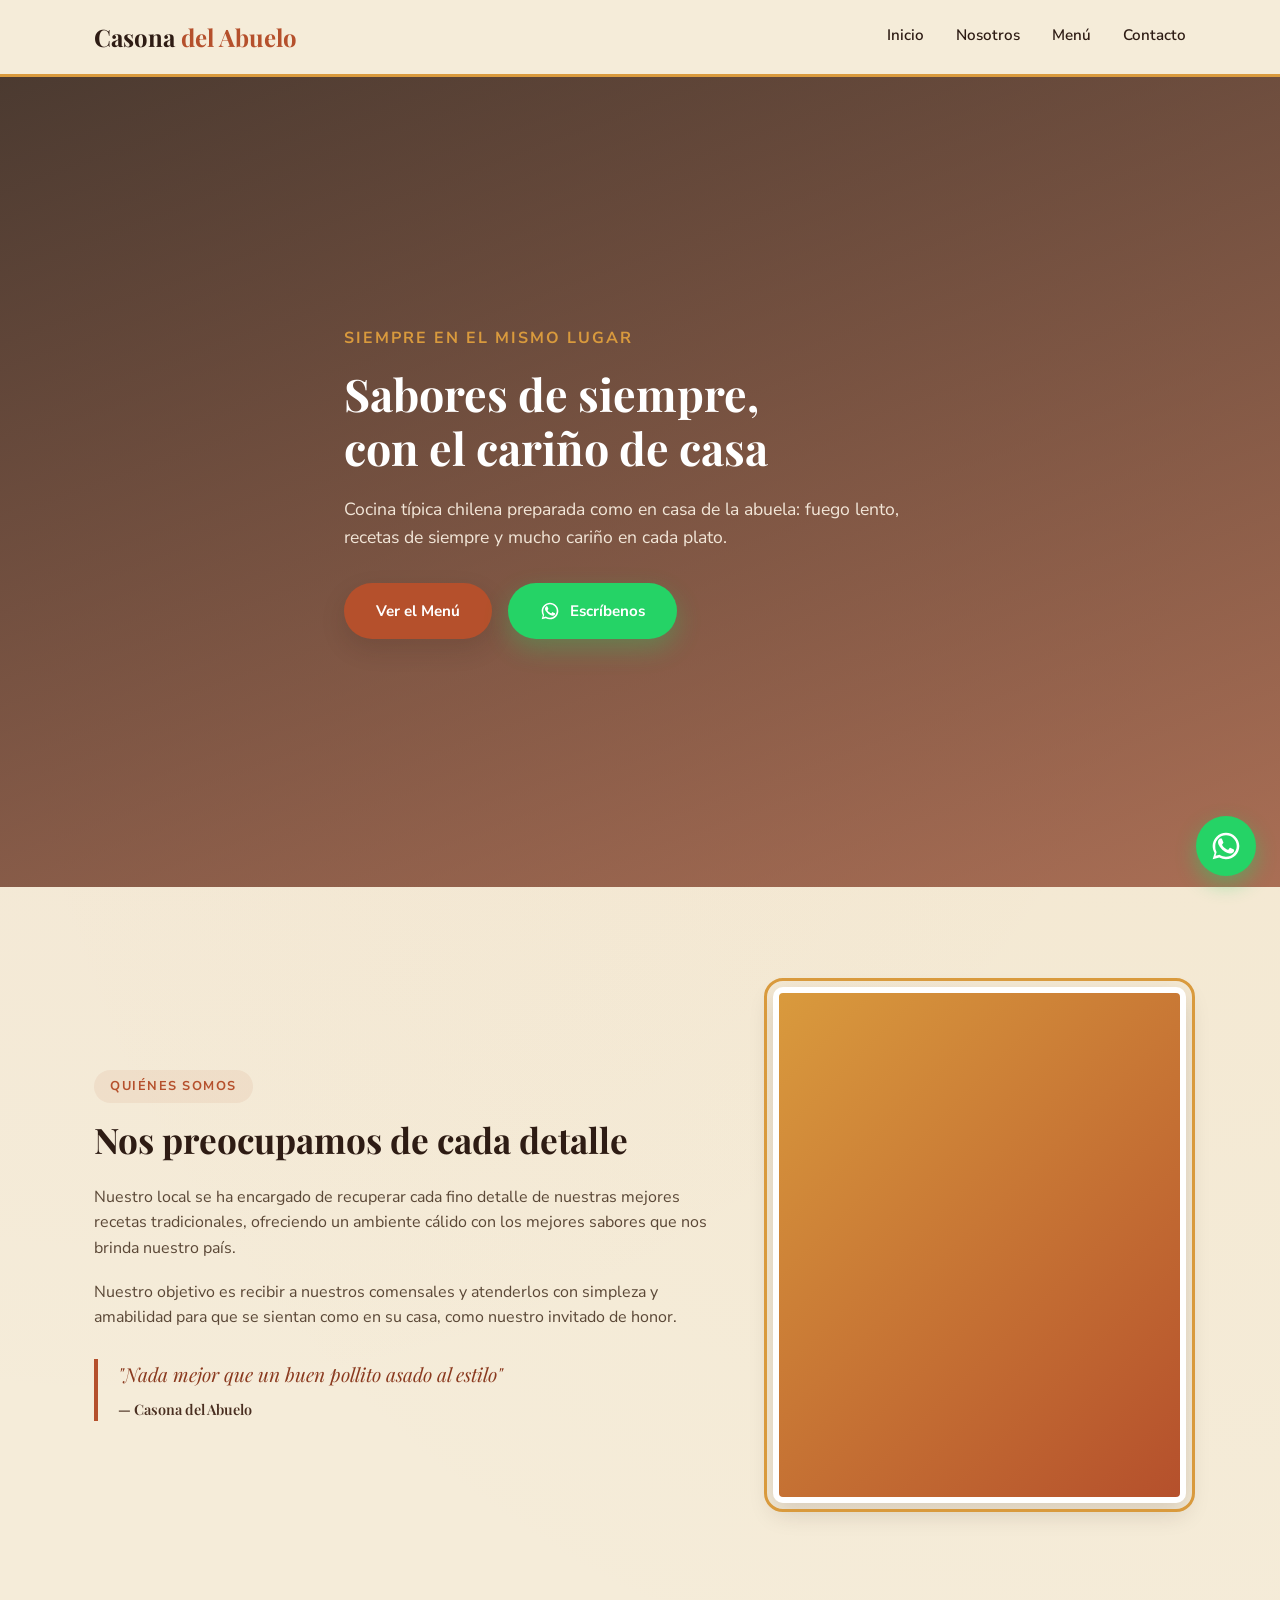
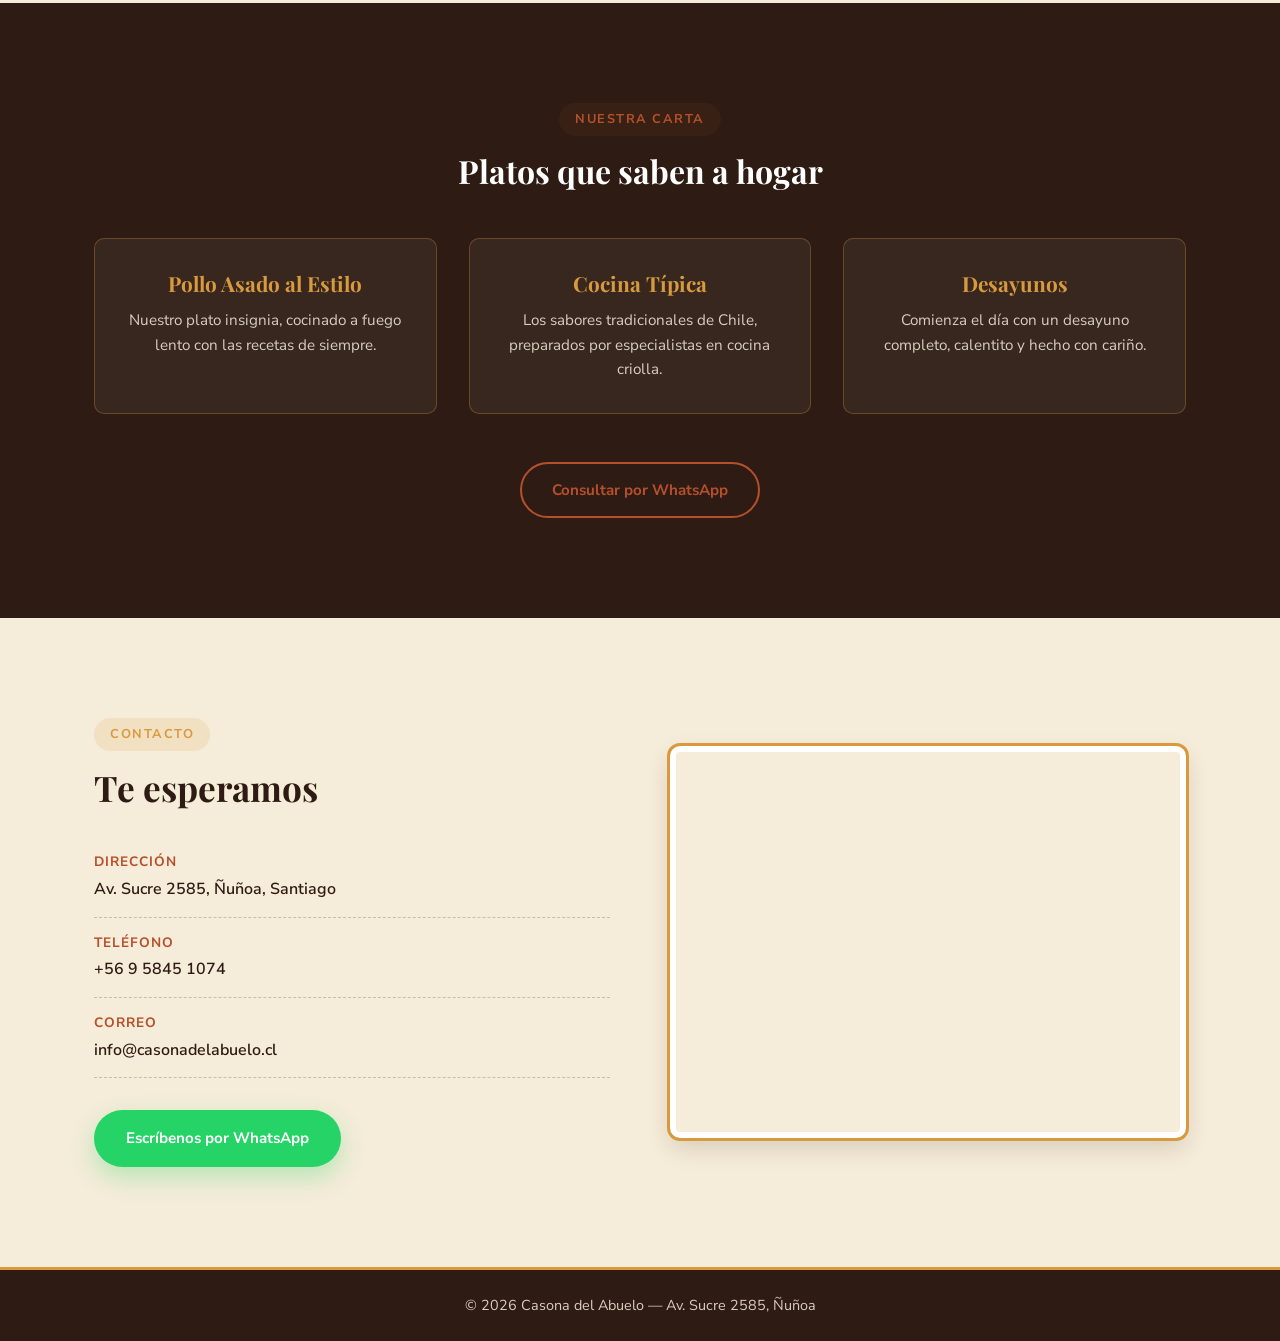
==== index.html @ 90a9a5ad "Add files via upload" ====
<!DOCTYPE html>
<html lang="es">
<head>
<meta charset="UTF-8">
<meta name="viewport" content="width=device-width, initial-scale=1.0">
<title>Casona del Abuelo | Cocina Típica Chilena en Ñuñoa</title>
<link rel="preconnect" href="https://fonts.googleapis.com">
<link href="https://fonts.googleapis.com/css2?family=Playfair+Display:wght@600;700;800&family=Nunito+Sans:wght@400;600;700&display=swap" rel="stylesheet">
<link rel="stylesheet" href="style.css">
</head>
<body>

  <!-- HEADER -->
  <header class="header">
    <div class="container header__inner">
      <a href="#inicio" class="logo">Casona <span>del Abuelo</span></a>
      <nav class="nav">
        <a href="#inicio">Inicio</a>
        <a href="#nosotros">Nosotros</a>
        <a href="#menu">Menú</a>
        <a href="#contacto">Contacto</a>
      </nav>
    </div>
  </header>

  <!-- HERO -->
  <section id="inicio" class="hero">
    <div class="hero__overlay"></div>
    <div class="container hero__content">
      <p class="hero__eyebrow">Siempre en el mismo lugar</p>
      <h1>Sabores de siempre,<br> con el cariño de casa</h1>
      <p class="hero__text">Cocina típica chilena preparada como en casa de la abuela: fuego lento, recetas de siempre y mucho cariño en cada plato.</p>
      <div class="hero__buttons">
        <a href="#menu" class="btn btn--primary">Ver el Menú</a>
        <a href="https://wa.me/56958451074" target="_blank" rel="noopener" class="btn btn--whatsapp">
          <svg viewBox="0 0 24 24" class="icon-wsp" aria-hidden="true">
            <path d="M17.472 14.382c-.297-.149-1.758-.867-2.03-.967-.273-.099-.471-.148-.67.15-.197.297-.767.966-.94 1.164-.173.199-.347.223-.644.075-.297-.15-1.255-.463-2.39-1.475-.883-.788-1.48-1.761-1.653-2.059-.173-.297-.018-.458.13-.606.134-.133.298-.347.446-.52.149-.174.198-.298.298-.497.099-.198.05-.371-.025-.52-.075-.149-.669-1.612-.916-2.207-.242-.579-.487-.5-.669-.51-.173-.008-.371-.01-.57-.01-.198 0-.52.074-.792.372-.272.297-1.04 1.016-1.04 2.479 0 1.462 1.065 2.875 1.213 3.074.149.198 2.096 3.2 5.077 4.487.709.306 1.262.489 1.694.625.712.227 1.36.195 1.872.118.571-.085 1.758-.719 2.006-1.413.248-.694.248-1.289.173-1.413-.074-.124-.272-.198-.57-.347z"/>
            <path d="M12.001 2C6.478 2 2 6.477 2 12c0 1.85.5 3.63 1.45 5.2L2 22l4.947-1.301A9.96 9.96 0 0 0 12 22c5.523 0 10-4.477 10-10S17.523 2 12 2zm0 18.045c-1.61 0-3.19-.44-4.564-1.27l-.328-.194-2.934.771.784-2.86-.213-.34A8.03 8.03 0 0 1 3.955 12c0-4.436 3.609-8.045 8.046-8.045 4.436 0 8.045 3.609 8.045 8.045 0 4.437-3.609 8.045-8.045 8.045z"/>
          </svg>
          Escríbenos
        </a>
      </div>
    </div>
  </section>

  <!-- NOSOTROS -->
  <section id="nosotros" class="about">
    <div class="container about__grid">
      <div class="about__text">
        <span class="tag">Quiénes somos</span>
        <h2>Nos preocupamos de cada detalle</h2>
        <p>Nuestro local se ha encargado de recuperar cada fino detalle de nuestras mejores recetas tradicionales, ofreciendo un ambiente cálido con los mejores sabores que nos brinda nuestro país.</p>
        <p>Nuestro objetivo es recibir a nuestros comensales y atenderlos con simpleza y amabilidad para que se sientan como en su casa, como nuestro invitado de honor.</p>
        <blockquote>"Nada mejor que un buen pollito asado al estilo" <span>— Casona del Abuelo</span></blockquote>
      </div>
      <div class="about__decor" aria-hidden="true">
        <div class="about__frame"></div>
      </div>
    </div>
  </section>

  <!-- MENU DESTACADO -->
  <section id="menu" class="menu">
    <div class="container">
      <span class="tag tag--center">Nuestra carta</span>
      <h2 class="section-title">Platos que saben a hogar</h2>
      <div class="menu__grid">
        <div class="menu__card">
          <h3>Pollo Asado al Estilo</h3>
          <p>Nuestro plato insignia, cocinado a fuego lento con las recetas de siempre.</p>
        </div>
        <div class="menu__card">
          <h3>Cocina Típica</h3>
          <p>Los sabores tradicionales de Chile, preparados por especialistas en cocina criolla.</p>
        </div>
        <div class="menu__card">
          <h3>Desayunos</h3>
          <p>Comienza el día con un desayuno completo, calentito y hecho con cariño.</p>
        </div>
      </div>
      <div class="menu__cta">
        <a href="https://wa.me/56958451074" target="_blank" rel="noopener" class="btn btn--outline">Consultar por WhatsApp</a>
      </div>
    </div>
  </section>

  <!-- CONTACTO -->
  <section id="contacto" class="contact">
    <div class="container contact__grid">
      <div class="contact__info">
        <span class="tag tag--light">Contacto</span>
        <h2>Te esperamos</h2>
        <ul class="contact__list">
          <li>
            <strong>Dirección</strong>
            <span>Av. Sucre 2585, Ñuñoa, Santiago</span>
          </li>
          <li>
            <strong>Teléfono</strong>
            <span>+56 9 5845 1074</span>
          </li>
          <li>
            <strong>Correo</strong>
            <span>info@casonadelabuelo.cl</span>
          </li>
        </ul>
        <a href="https://wa.me/56958451074" target="_blank" rel="noopener" class="btn btn--whatsapp">Escríbenos por WhatsApp</a>
      </div>
      <div class="contact__map">
        <iframe
          title="Ubicación Casona del Abuelo"
          src="https://www.google.com/maps?q=Av.+Sucre+2585,+%C3%91u%C3%B1oa,+Santiago&output=embed"
          loading="lazy"
          referrerpolicy="no-referrer-when-downgrade">
        </iframe>
      </div>
    </div>
  </section>

  <!-- FOOTER -->
  <footer class="footer">
    <div class="container footer__inner">
      <p>&copy; 2026 Casona del Abuelo — Av. Sucre 2585, Ñuñoa</p>
    </div>
  </footer>

  <!-- BOTÓN FLOTANTE WHATSAPP -->
  <a href="https://wa.me/56958451074" target="_blank" rel="noopener" class="wsp-float" aria-label="Escríbenos por WhatsApp">
    <svg viewBox="0 0 24 24" aria-hidden="true">
      <path d="M17.472 14.382c-.297-.149-1.758-.867-2.03-.967-.273-.099-.471-.148-.67.15-.197.297-.767.966-.94 1.164-.173.199-.347.223-.644.075-.297-.15-1.255-.463-2.39-1.475-.883-.788-1.48-1.761-1.653-2.059-.173-.297-.018-.458.13-.606.134-.133.298-.347.446-.52.149-.174.198-.298.298-.497.099-.198.05-.371-.025-.52-.075-.149-.669-1.612-.916-2.207-.242-.579-.487-.5-.669-.51-.173-.008-.371-.01-.57-.01-.198 0-.52.074-.792.372-.272.297-1.04 1.016-1.04 2.479 0 1.462 1.065 2.875 1.213 3.074.149.198 2.096 3.2 5.077 4.487.709.306 1.262.489 1.694.625.712.227 1.36.195 1.872.118.571-.085 1.758-.719 2.006-1.413.248-.694.248-1.289.173-1.413-.074-.124-.272-.198-.57-.347z"/>
      <path d="M12.001 2C6.478 2 2 6.477 2 12c0 1.85.5 3.63 1.45 5.2L2 22l4.947-1.301A9.96 9.96 0 0 0 12 22c5.523 0 10-4.477 10-10S17.523 2 12 2zm0 18.045c-1.61 0-3.19-.44-4.564-1.27l-.328-.194-2.934.771.784-2.86-.213-.34A8.03 8.03 0 0 1 3.955 12c0-4.436 3.609-8.045 8.046-8.045 4.436 0 8.045 3.609 8.045 8.045 0 4.437-3.609 8.045-8.045 8.045z"/>
    </svg>
  </a>

</body>
</html>
---- style.css ----
/* =========================================
   CASONA DEL ABUELO — ESTILO RÚSTICO/FOLCLÓRICO
   ========================================= */

:root {
  --color-terracota: #b5502c;
  --color-terracota-oscuro: #8a3a1f;
  --color-ocre: #d99a3d;
  --color-crema: #f5ecd9;
  --color-marron: #4a2f21;
  --color-marron-oscuro: #2e1c14;
  --color-verde: #6b7a3a;
  --color-whatsapp: #25d366;
  --color-whatsapp-oscuro: #1ebe57;

  --font-titulo: 'Playfair Display', serif;
  --font-texto: 'Nunito Sans', sans-serif;

  --radius: 10px;
  --shadow: 0 10px 25px rgba(46, 28, 20, 0.15);
}

* {
  margin: 0;
  padding: 0;
  box-sizing: border-box;
}

html {
  scroll-behavior: smooth;
}

body {
  font-family: var(--font-texto);
  color: var(--color-marron-oscuro);
  background-color: var(--color-crema);
  line-height: 1.6;
  background-image:
    radial-gradient(circle at 10% 10%, rgba(181, 80, 44, 0.04) 0%, transparent 40%),
    radial-gradient(circle at 90% 20%, rgba(217, 154, 61, 0.05) 0%, transparent 45%);
}

.container {
  max-width: 1140px;
  margin: 0 auto;
  padding: 0 24px;
}

h1, h2, h3 {
  font-family: var(--font-titulo);
  color: var(--color-marron-oscuro);
  line-height: 1.2;
}

a {
  text-decoration: none;
  color: inherit;
}

ul {
  list-style: none;
}

img {
  max-width: 100%;
  display: block;
}

/* =========================================
   TAGS / ETIQUETAS
   ========================================= */

.tag {
  display: inline-block;
  font-size: 0.8rem;
  font-weight: 700;
  text-transform: uppercase;
  letter-spacing: 1.5px;
  color: var(--color-terracota);
  background: rgba(181, 80, 44, 0.08);
  padding: 6px 16px;
  border-radius: 30px;
  margin-bottom: 16px;
}

.tag--center {
  display: block;
  width: fit-content;
  margin-left: auto;
  margin-right: auto;
}

.tag--light {
  color: var(--color-ocre);
  background: rgba(217, 154, 61, 0.15);
}

.section-title {
  text-align: center;
  margin-bottom: 48px;
  font-size: 2rem;
}

/* =========================================
   BOTONES
   ========================================= */

.btn {
  display: inline-flex;
  align-items: center;
  justify-content: center;
  gap: 10px;
  padding: 14px 30px;
  border-radius: 50px;
  font-weight: 700;
  font-size: 0.95rem;
  transition: transform 0.2s ease, box-shadow 0.2s ease, background-color 0.2s ease;
  cursor: pointer;
  border: 2px solid transparent;
}

.btn:hover {
  transform: translateY(-3px);
}

.btn--primary {
  background: var(--color-terracota);
  color: #fff;
  box-shadow: var(--shadow);
}

.btn--primary:hover {
  background: var(--color-terracota-oscuro);
}

.btn--outline {
  background: transparent;
  color: var(--color-terracota);
  border-color: var(--color-terracota);
}

.btn--outline:hover {
  background: var(--color-terracota);
  color: #fff;
}

.btn--whatsapp {
  background: var(--color-whatsapp);
  color: #fff;
  box-shadow: 0 10px 25px rgba(37, 211, 102, 0.3);
}

.btn--whatsapp:hover {
  background: var(--color-whatsapp-oscuro);
}

.icon-wsp {
  width: 20px;
  height: 20px;
  fill: currentColor;
}

/* =========================================
   HEADER
   ========================================= */

.header {
  position: sticky;
  top: 0;
  z-index: 100;
  background: var(--color-crema);
  border-bottom: 3px solid var(--color-ocre);
}

.header__inner {
  display: flex;
  align-items: center;
  justify-content: space-between;
  padding: 18px 24px;
}

.logo {
  font-family: var(--font-titulo);
  font-size: 1.5rem;
  font-weight: 700;
  color: var(--color-marron-oscuro);
}

.logo span {
  color: var(--color-terracota);
}

.nav {
  display: flex;
  gap: 32px;
}

.nav a {
  font-weight: 600;
  font-size: 0.95rem;
  position: relative;
  padding-bottom: 4px;
}

.nav a::after {
  content: "";
  position: absolute;
  bottom: 0;
  left: 0;
  width: 0;
  height: 2px;
  background: var(--color-terracota);
  transition: width 0.25s ease;
}

.nav a:hover::after {
  width: 100%;
}

/* =========================================
   HERO
   ========================================= */

.hero {
  position: relative;
  min-height: 90vh;
  display: flex;
  align-items: center;
  background:
    linear-gradient(160deg, rgba(46, 28, 20, 0.85), rgba(138, 58, 31, 0.7)),
    url('https://www.casonadelabuelo.cl/wp-content/uploads/2021/05/Porotos2.webp');
  background-size: cover;
  background-position: center;
  color: #fff;
}

.hero__content {
  position: relative;
  z-index: 2;
  max-width: 640px;
  padding-top: 60px;
  padding-bottom: 60px;
}

.hero__eyebrow {
  text-transform: uppercase;
  letter-spacing: 2px;
  color: var(--color-ocre);
  font-weight: 700;
  margin-bottom: 16px;
}

.hero h1 {
  color: #fff;
  font-size: 2.8rem;
  margin-bottom: 20px;
}

.hero__text {
  font-size: 1.1rem;
  margin-bottom: 32px;
  color: #f2e6d8;
}

.hero__buttons {
  display: flex;
  flex-wrap: wrap;
  gap: 16px;
}

/* =========================================
   NOSOTROS / ABOUT
   ========================================= */

.about {
  padding: 100px 0;
}

.about__grid {
  display: grid;
  grid-template-columns: 1.2fr 0.8fr;
  gap: 60px;
  align-items: center;
}

.about__text h2 {
  font-size: 2.2rem;
  margin-bottom: 24px;
}

.about__text p {
  margin-bottom: 18px;
  color: #5a4736;
}

blockquote {
  border-left: 4px solid var(--color-terracota);
  padding-left: 20px;
  margin-top: 28px;
  font-family: var(--font-titulo);
  font-style: italic;
  font-size: 1.2rem;
  color: var(--color-terracota-oscuro);
}

blockquote span {
  display: block;
  margin-top: 8px;
  font-size: 0.9rem;
  font-style: normal;
  font-weight: 600;
  color: var(--color-marron);
}

.about__decor {
  display: flex;
  align-items: center;
  justify-content: center;
}

.about__frame {
  width: 100%;
  aspect-ratio: 4 / 5;
  border-radius: var(--radius);
  background:
    linear-gradient(135deg, var(--color-ocre), var(--color-terracota)),
    url('https://www.casonadelabuelo.cl/wp-content/uploads/2021/05/fd844c_3efd392097c440e2b67ba1bb3c0d3b41_mv2.webp');
  background-size: cover;
  background-blend-mode: multiply;
  box-shadow: var(--shadow);
  border: 6px solid #fff;
  outline: 3px solid var(--color-ocre);
  outline-offset: 6px;
}

/* =========================================
   MENÚ
   ========================================= */

.menu {
  padding: 100px 0;
  background: var(--color-marron-oscuro);
  color: #fff;
}

.menu .section-title {
  color: #fff;
}

.menu__grid {
  display: grid;
  grid-template-columns: repeat(3, 1fr);
  gap: 32px;
}

.menu__card {
  background: rgba(255, 255, 255, 0.05);
  border: 1px solid rgba(217, 154, 61, 0.3);
  border-radius: var(--radius);
  padding: 32px;
  text-align: center;
  transition: transform 0.25s ease, border-color 0.25s ease;
}

.menu__card:hover {
  transform: translateY(-6px);
  border-color: var(--color-ocre);
}

.menu__card h3 {
  color: var(--color-ocre);
  margin-bottom: 12px;
  font-size: 1.3rem;
}

.menu__card p {
  color: #d9cdbd;
  font-size: 0.95rem;
}

.menu__cta {
  text-align: center;
  margin-top: 48px;
}

/* =========================================
   CONTACTO
   ========================================= */

.contact {
  padding: 100px 0;
}

.contact__grid {
  display: grid;
  grid-template-columns: 1fr 1fr;
  gap: 60px;
  align-items: center;
}

.contact__info h2 {
  font-size: 2.2rem;
  margin-bottom: 28px;
}

.contact__list {
  margin-bottom: 32px;
}

.contact__list li {
  display: flex;
  flex-direction: column;
  gap: 4px;
  padding: 14px 0;
  border-bottom: 1px dashed rgba(74, 47, 33, 0.25);
}

.contact__list strong {
  color: var(--color-terracota);
  font-size: 0.85rem;
  text-transform: uppercase;
  letter-spacing: 1px;
}

.contact__list span {
  font-weight: 600;
  color: var(--color-marron-oscuro);
}

.contact__map {
  border-radius: var(--radius);
  overflow: hidden;
  box-shadow: var(--shadow);
  border: 6px solid #fff;
  outline: 3px solid var(--color-ocre);
}

.contact__map iframe {
  width: 100%;
  height: 380px;
  border: 0;
  display: block;
}

/* =========================================
   FOOTER
   ========================================= */

.footer {
  background: var(--color-marron-oscuro);
  color: #d9cdbd;
  padding: 24px 0;
  text-align: center;
  font-size: 0.9rem;
  border-top: 3px solid var(--color-ocre);
}

/* =========================================
   BOTÓN FLOTANTE DE WHATSAPP
   ========================================= */

.wsp-float {
  position: fixed;
  bottom: 24px;
  right: 24px;
  width: 60px;
  height: 60px;
  background: var(--color-whatsapp);
  border-radius: 50%;
  display: flex;
  align-items: center;
  justify-content: center;
  box-shadow: 0 8px 20px rgba(37, 211, 102, 0.45);
  z-index: 999;
  animation: pulse 2.5s infinite;
  transition: transform 0.2s ease;
}

.wsp-float:hover {
  transform: scale(1.08);
}

.wsp-float svg {
  width: 32px;
  height: 32px;
  fill: #fff;
}

@keyframes pulse {
  0% { box-shadow: 0 0 0 0 rgba(37, 211, 102, 0.55); }
  70% { box-shadow: 0 0 0 16px rgba(37, 211, 102, 0); }
  100% { box-shadow: 0 0 0 0 rgba(37, 211, 102, 0); }
}

/* =========================================
   RESPONSIVE
   ========================================= */

@media (max-width: 900px) {
  .about__grid,
  .contact__grid {
    grid-template-columns: 1fr;
  }

  .about__decor {
    order: -1;
  }

  .menu__grid {
    grid-template-columns: repeat(2, 1fr);
  }
}

@media (max-width: 700px) {
  .nav {
    display: none;
  }

  .hero h1 {
    font-size: 2.1rem;
  }

  .hero__text {
    font-size: 1rem;
  }

  .about,
  .menu,
  .contact {
    padding: 70px 0;
  }

  .menu__grid {
    grid-template-columns: 1fr;
  }

  .section-title,
  .about__text h2,
  .contact__info h2 {
    font-size: 1.7rem;
  }

  .wsp-float {
    width: 54px;
    height: 54px;
    bottom: 16px;
    right: 16px;
  }

  .wsp-float svg {
    width: 28px;
    height: 28px;
  }
}

@media (max-width: 480px) {
  .hero {
    min-height: 100vh;
  }

  .hero__buttons {
    flex-direction: column;
    align-items: stretch;
  }

  .btn {
    width: 100%;
    text-align: center;
  }

  .contact__map iframe {
    height: 280px;
  }
}
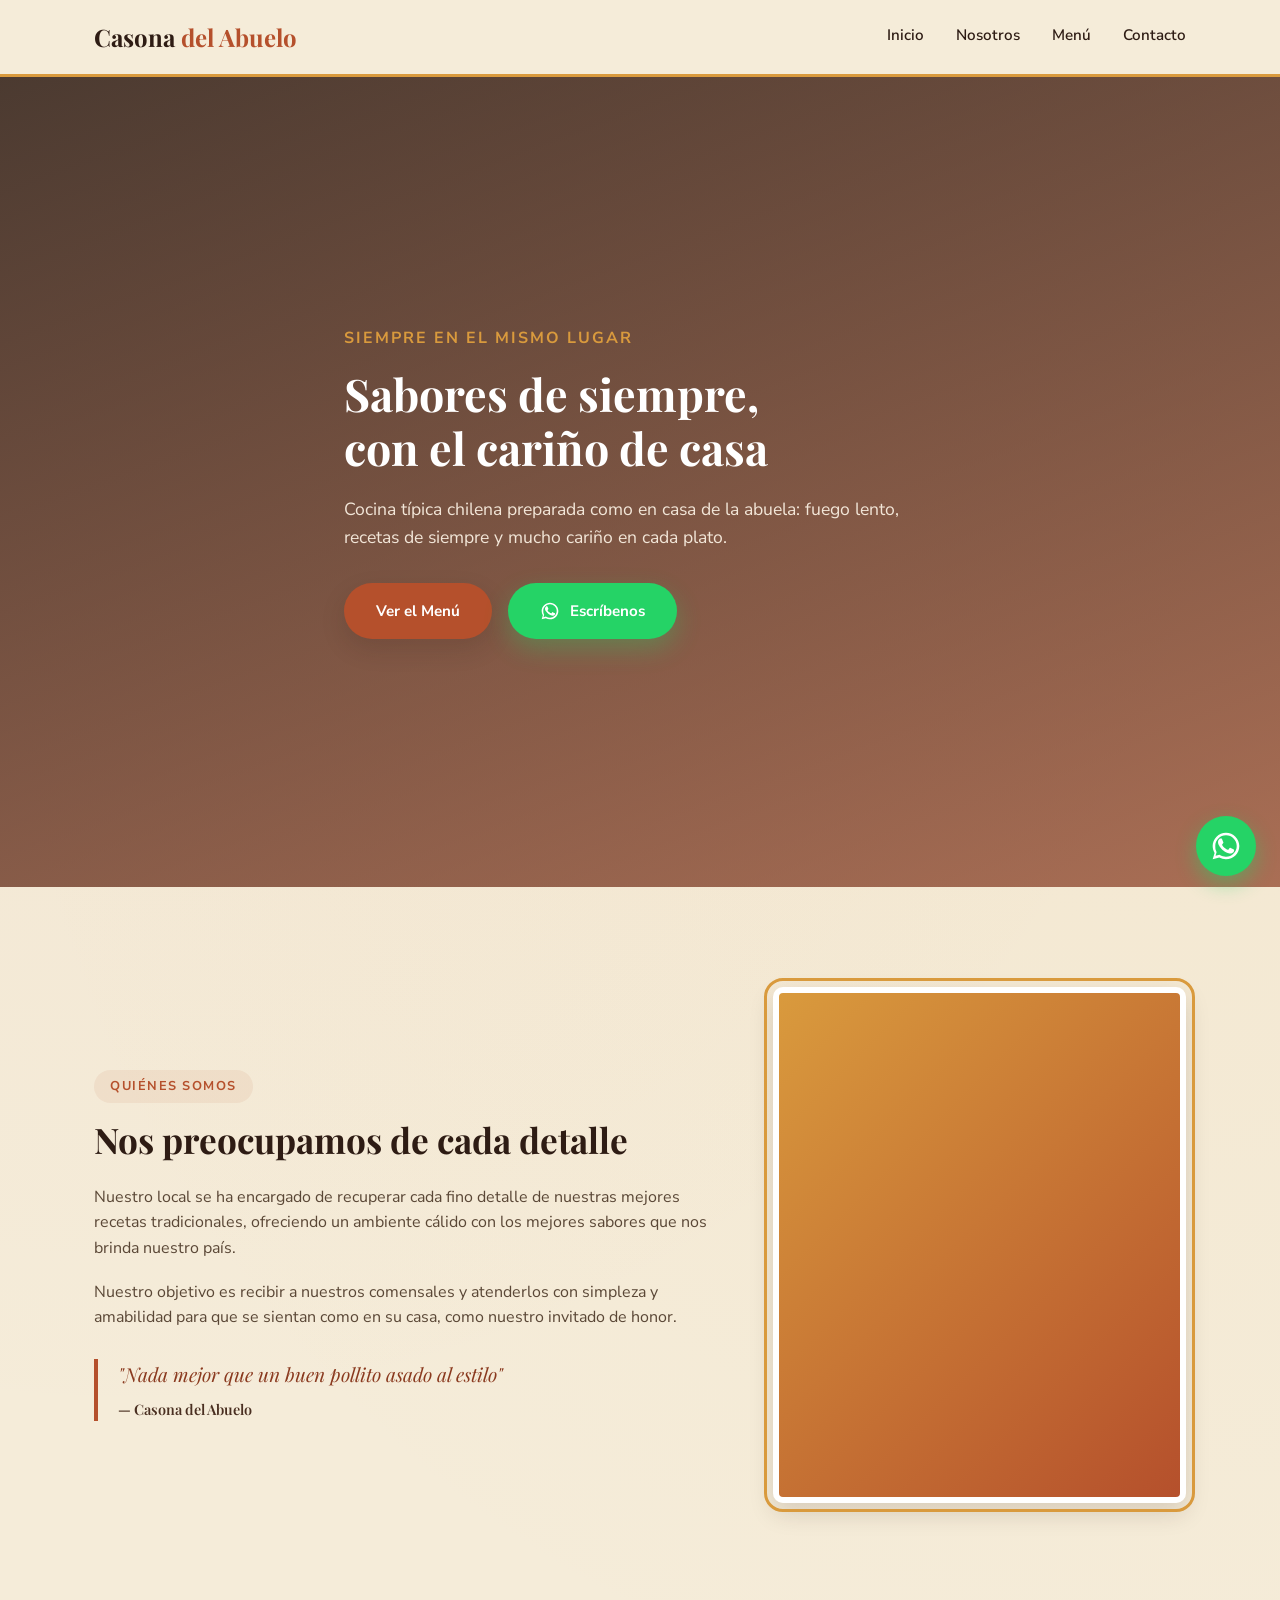
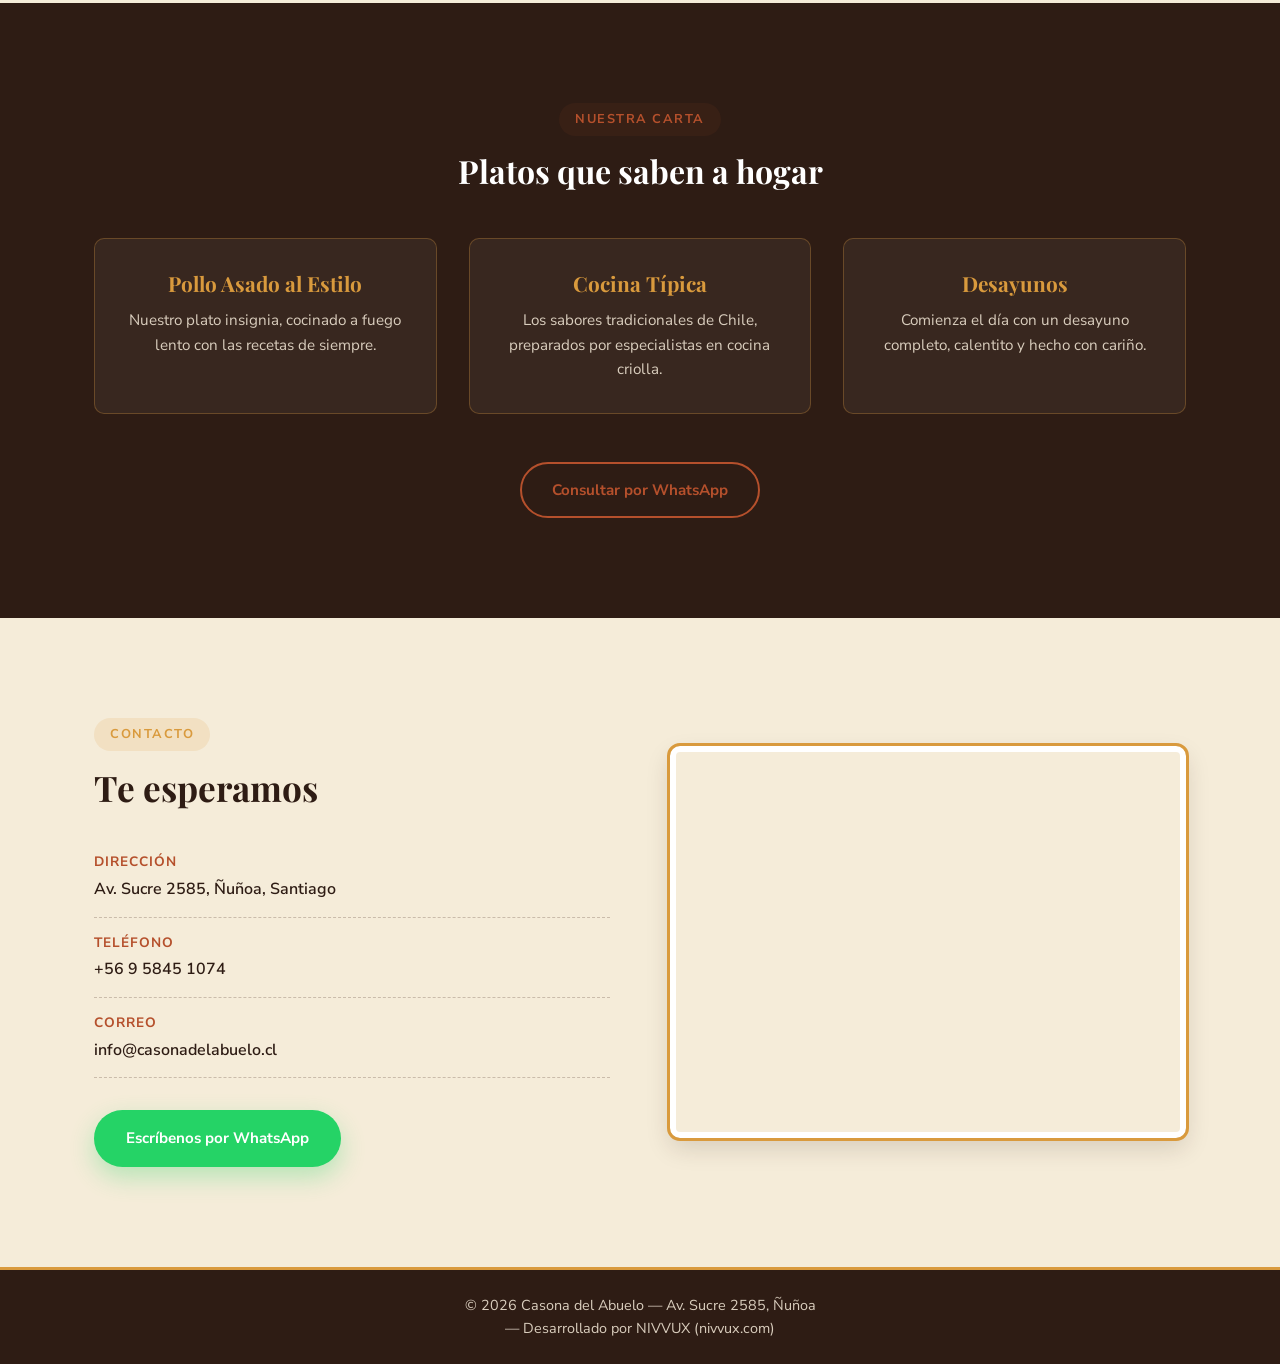
==== commit 173645de: "Add developer credit in footer of index.html" ====
--- a/index.html
+++ b/index.html
@@ -121,6 +121,7 @@
   <footer class="footer">
     <div class="container footer__inner">
       <p>&copy; 2026 Casona del Abuelo — Av. Sucre 2585, Ñuñoa</p>
+      <p>— Desarrollado por NIVVUX (nivvux.com)</p>
     </div>
   </footer>
 
@@ -133,4 +134,4 @@
   </a>
 
 </body>
-</html>+</html>
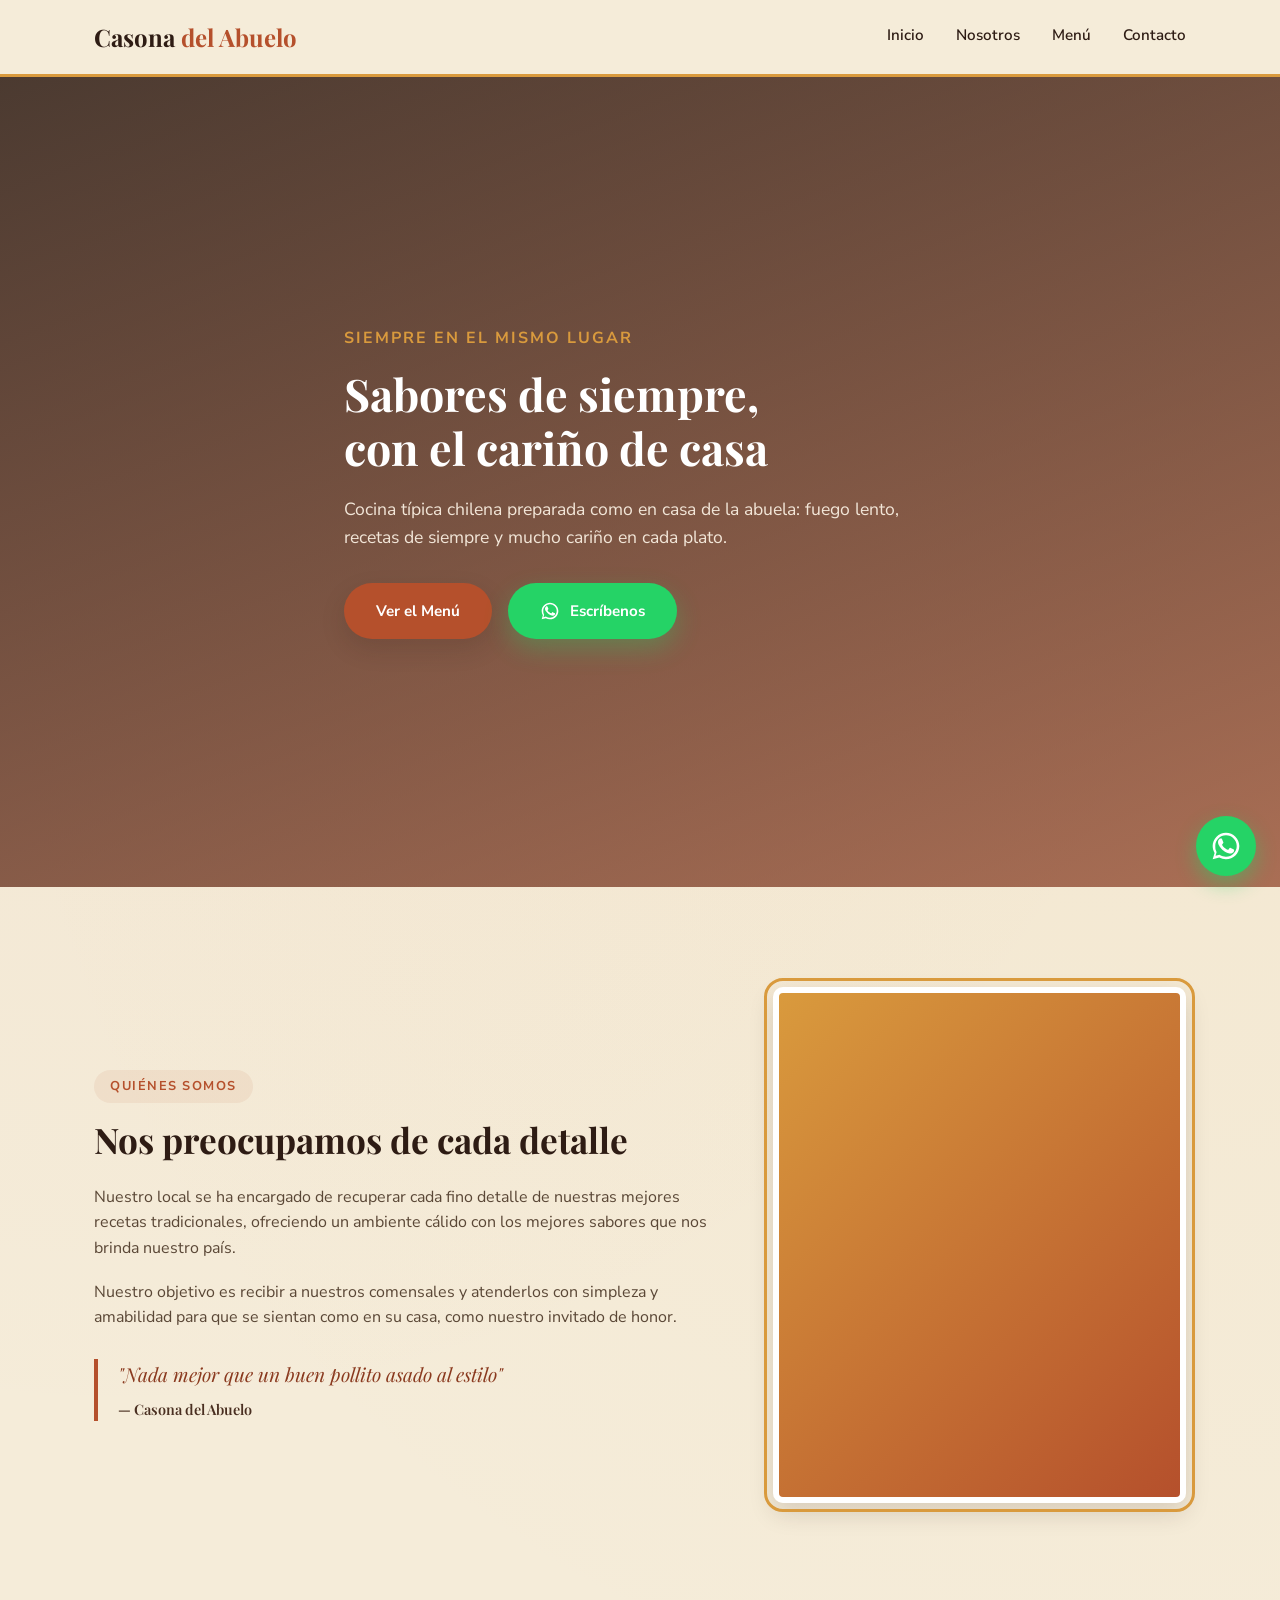
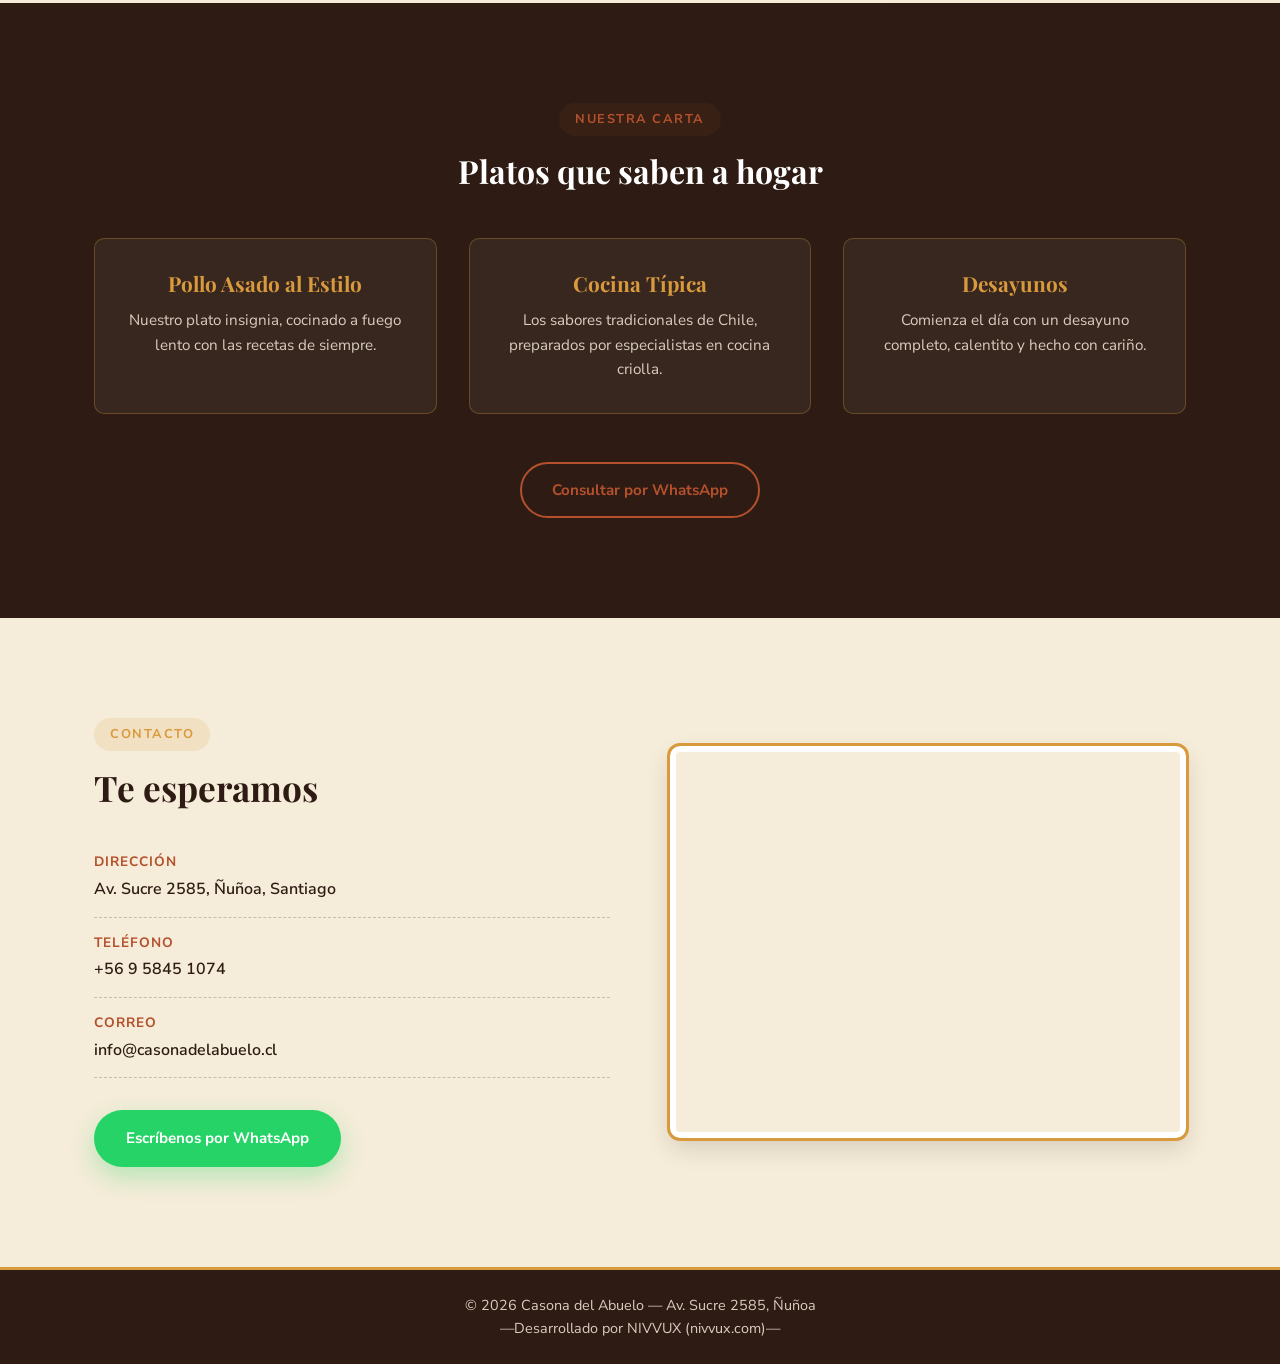
==== commit 12180da6: "Fix footer developer attribution formatting" ====
--- a/index.html
+++ b/index.html
@@ -121,7 +121,7 @@
   <footer class="footer">
     <div class="container footer__inner">
       <p>&copy; 2026 Casona del Abuelo — Av. Sucre 2585, Ñuñoa</p>
-      <p>— Desarrollado por NIVVUX (nivvux.com)</p>
+      <p>—Desarrollado por NIVVUX (nivvux.com)—</p>
     </div>
   </footer>
 
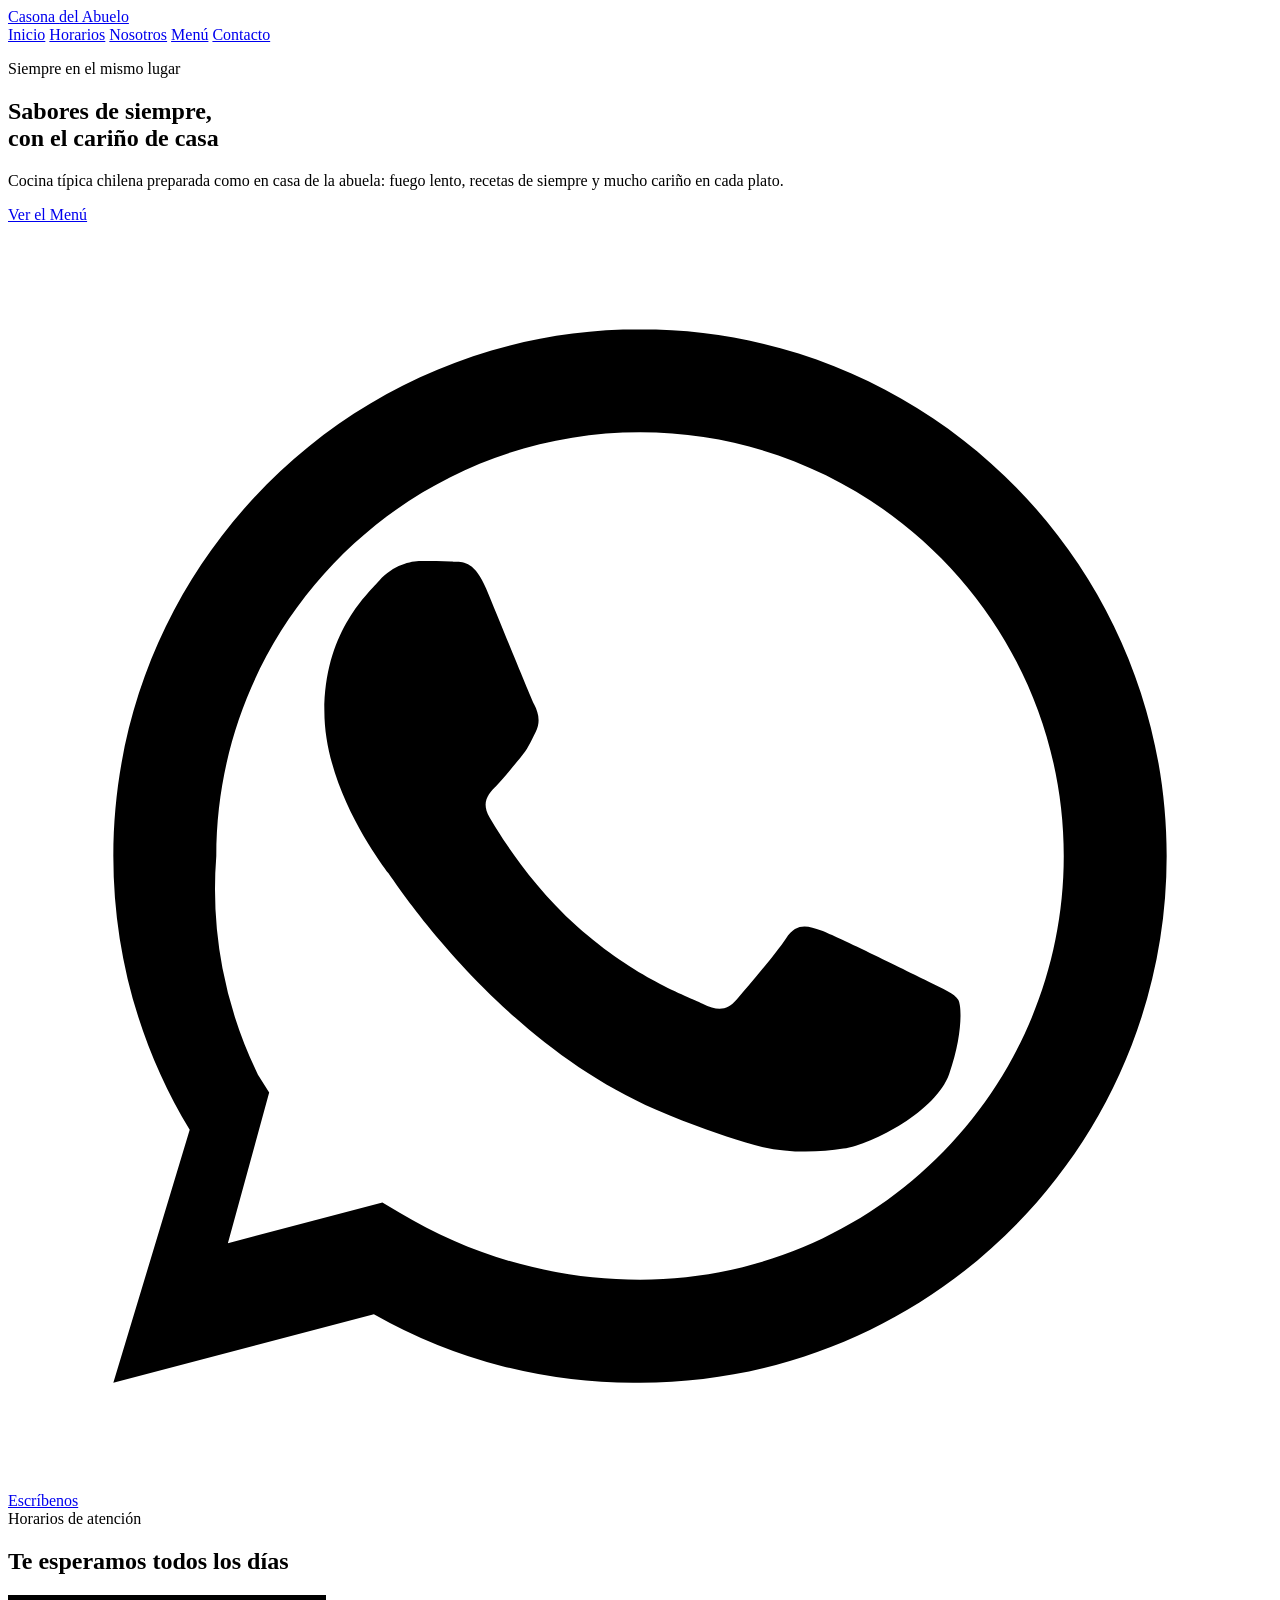
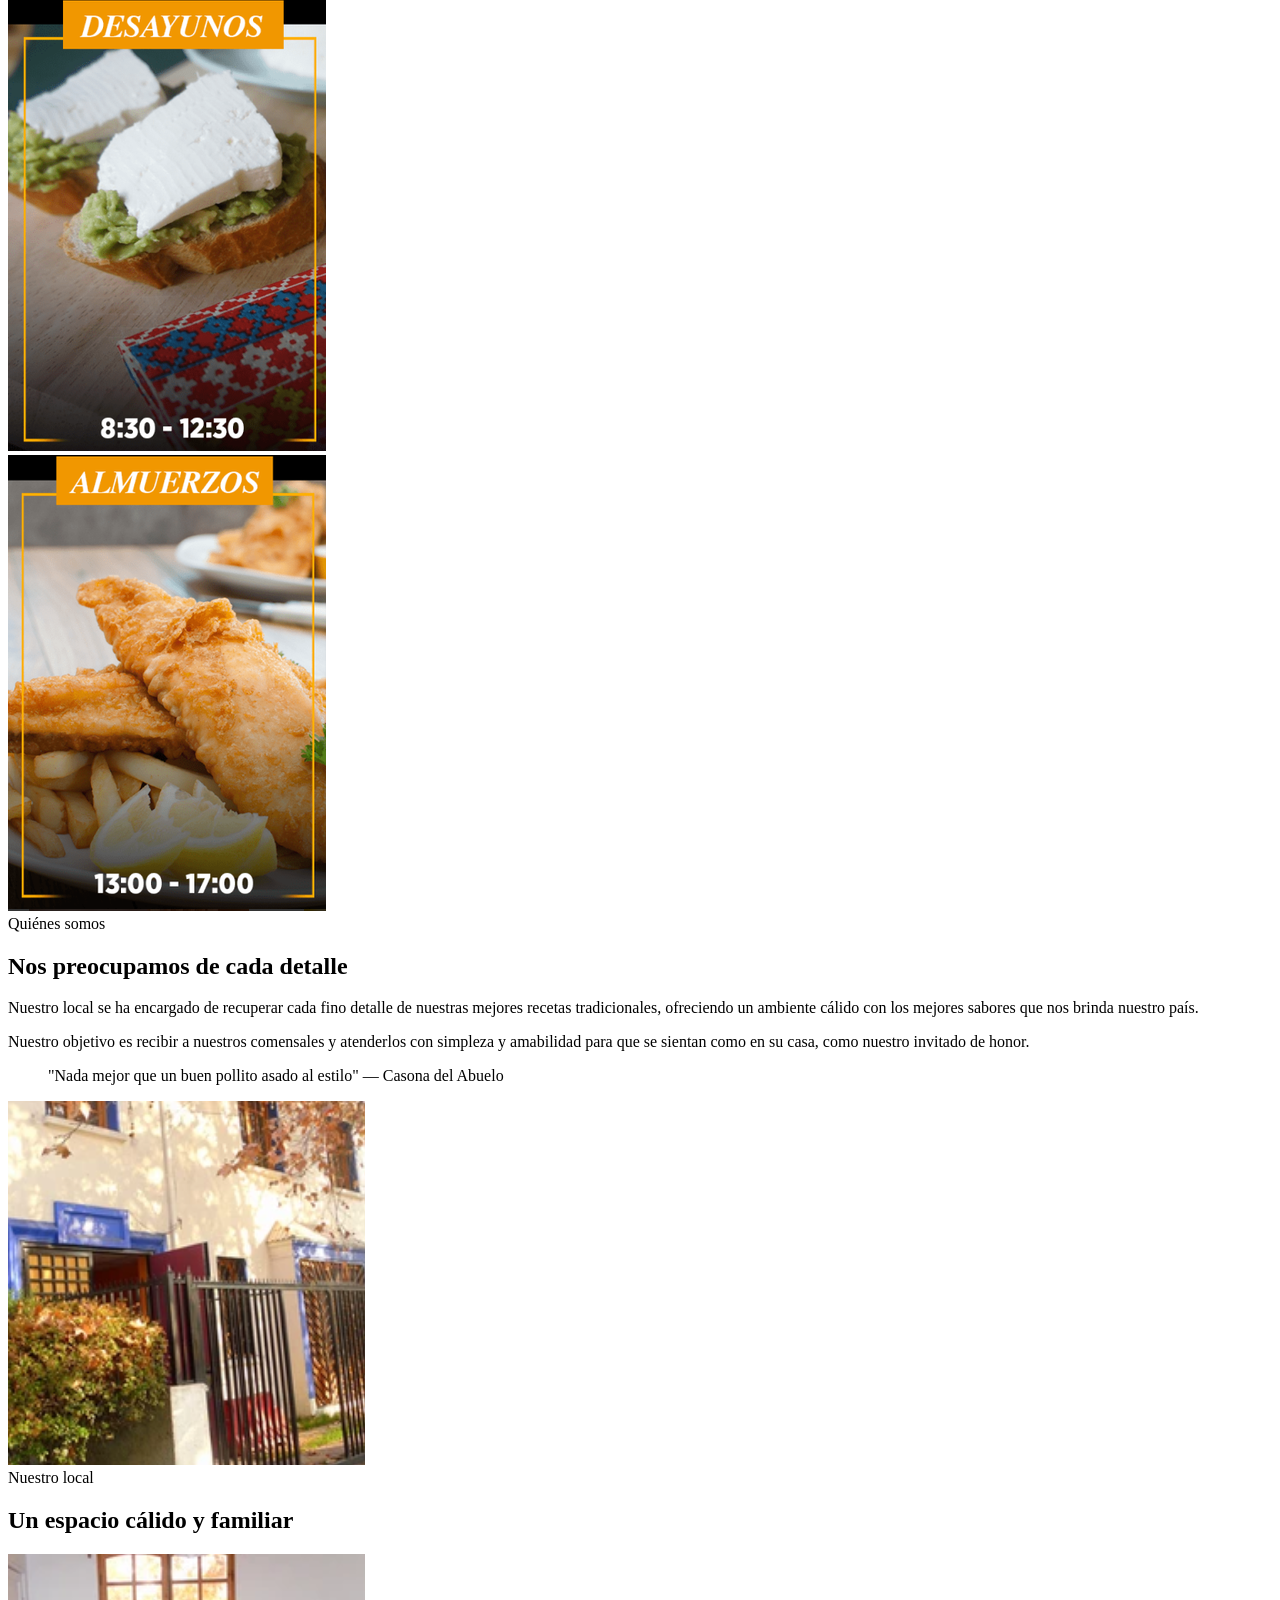
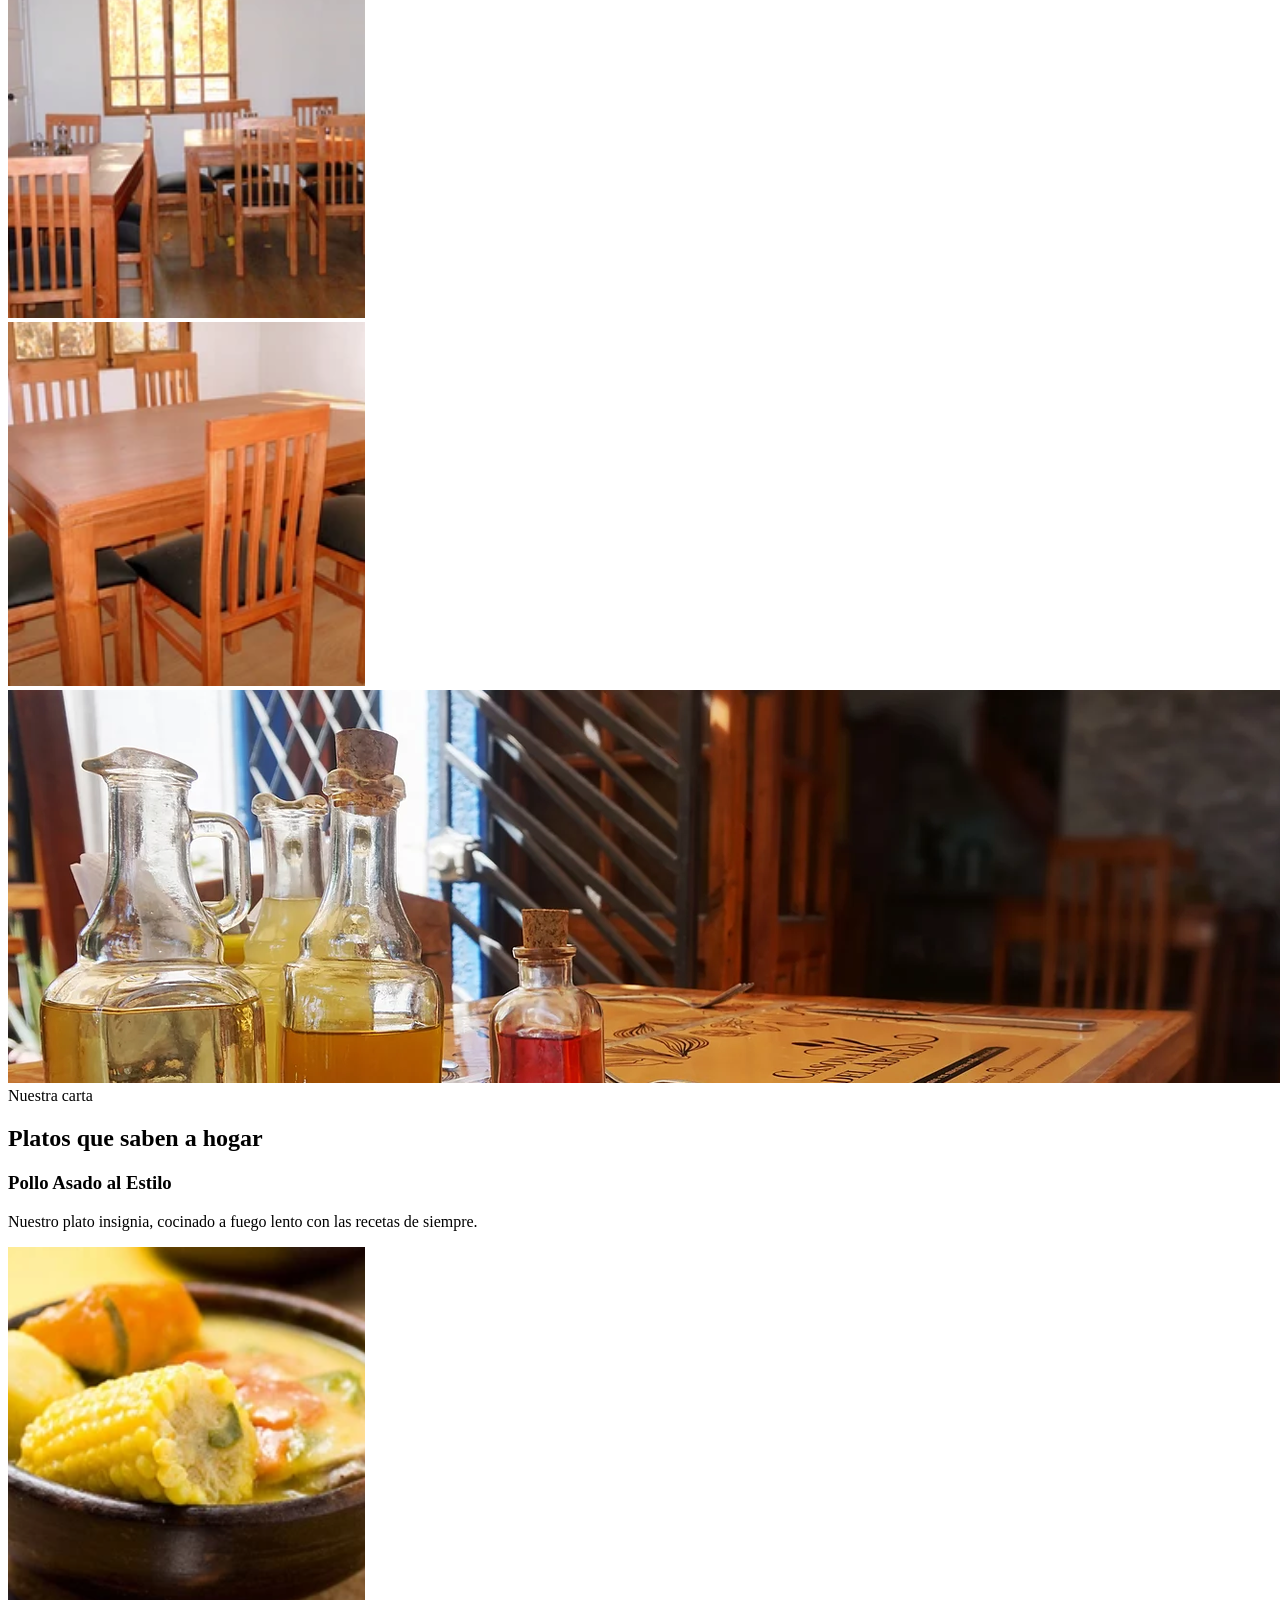
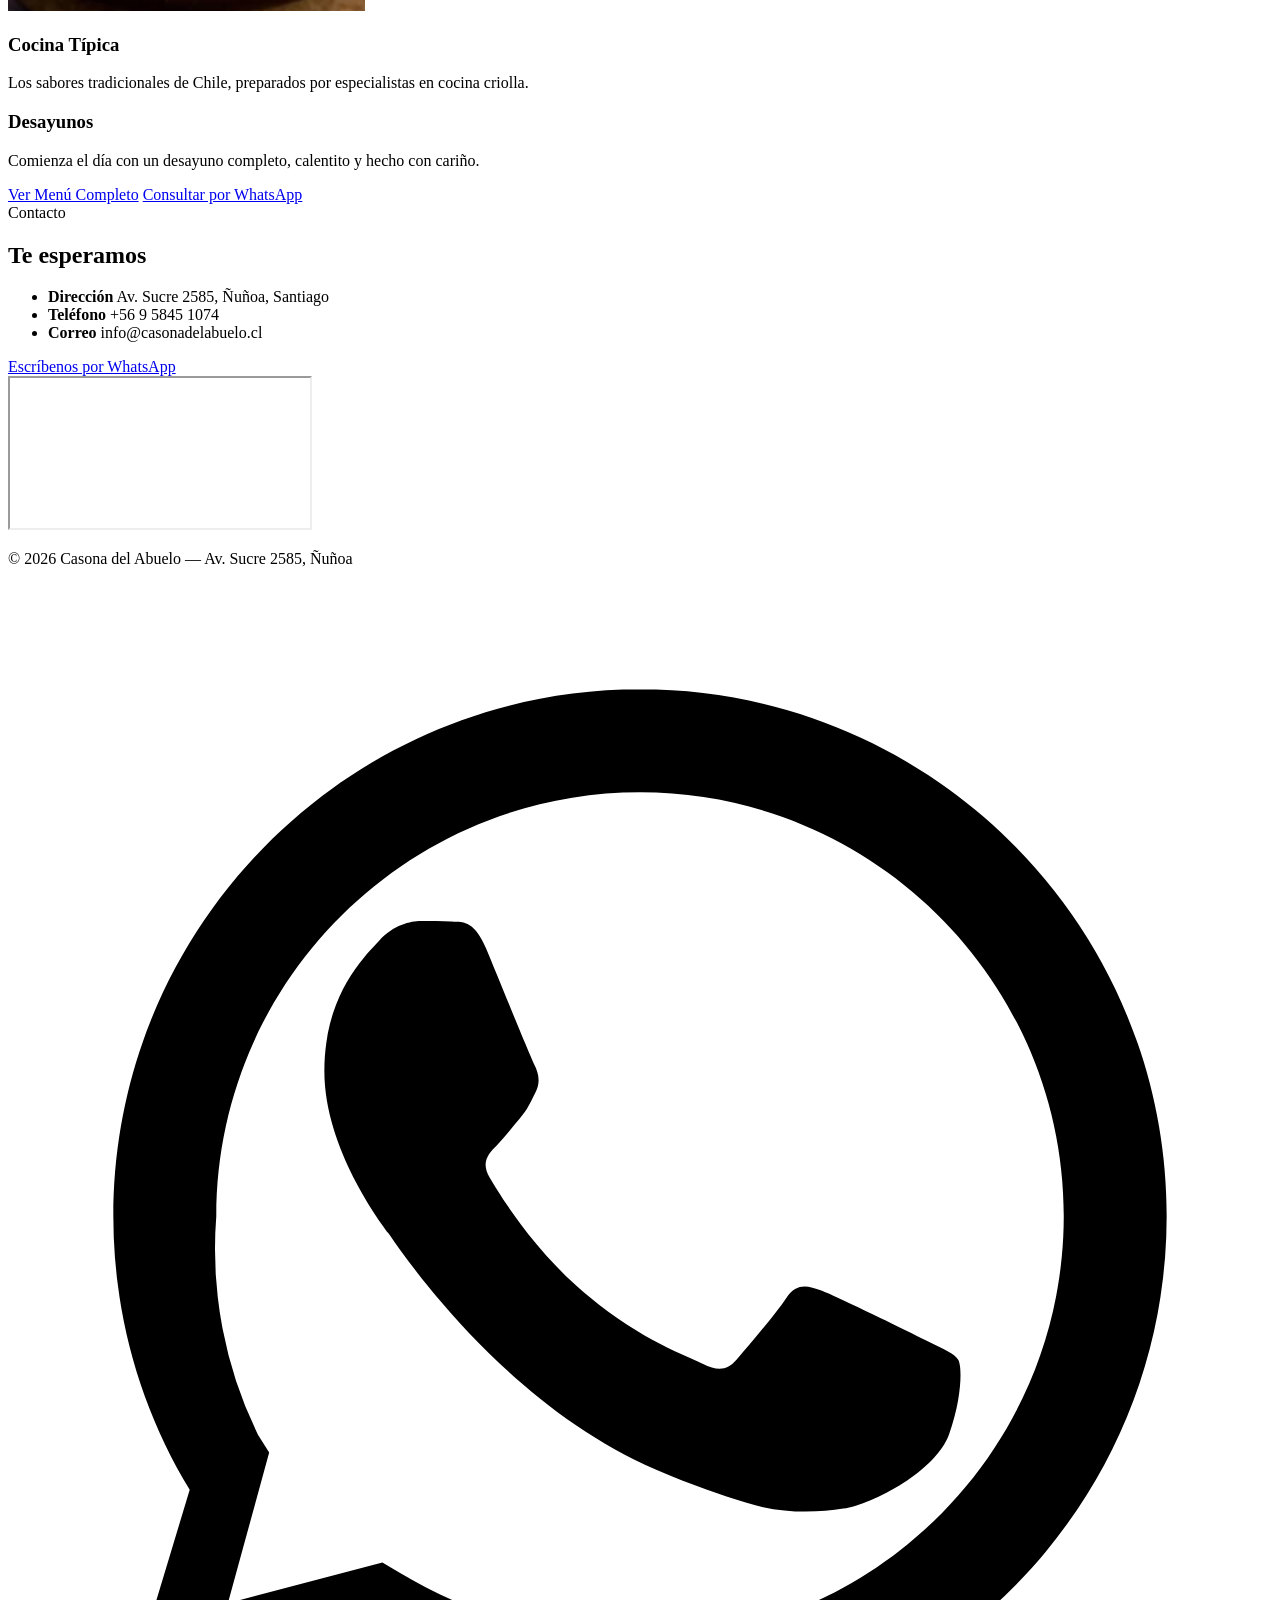
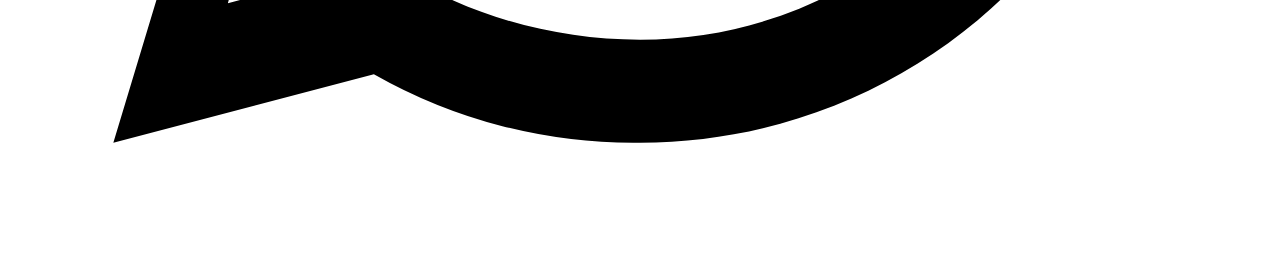
==== commit 9fb89722: "Update index.html" ====
--- a/index.html
+++ b/index.html
@@ -6,7 +6,7 @@
 <title>Casona del Abuelo | Cocina Típica Chilena en Ñuñoa</title>
 <link rel="preconnect" href="https://fonts.googleapis.com">
 <link href="https://fonts.googleapis.com/css2?family=Playfair+Display:wght@600;700;800&family=Nunito+Sans:wght@400;600;700&display=swap" rel="stylesheet">
-<link rel="stylesheet" href="style.css">
+<link rel="stylesheet" href="styles.css">
 </head>
 <body>
 
@@ -16,8 +16,9 @@
       <a href="#inicio" class="logo">Casona <span>del Abuelo</span></a>
       <nav class="nav">
         <a href="#inicio">Inicio</a>
+        <a href="#horarios">Horarios</a>
         <a href="#nosotros">Nosotros</a>
-        <a href="#menu">Menú</a>
+        <a href="menu.html">Menú</a>
         <a href="#contacto">Contacto</a>
       </nav>
     </div>
@@ -31,7 +32,7 @@
       <h1>Sabores de siempre,<br> con el cariño de casa</h1>
       <p class="hero__text">Cocina típica chilena preparada como en casa de la abuela: fuego lento, recetas de siempre y mucho cariño en cada plato.</p>
       <div class="hero__buttons">
-        <a href="#menu" class="btn btn--primary">Ver el Menú</a>
+        <a href="menu.html" class="btn btn--primary">Ver el Menú</a>
         <a href="https://wa.me/56958451074" target="_blank" rel="noopener" class="btn btn--whatsapp">
           <svg viewBox="0 0 24 24" class="icon-wsp" aria-hidden="true">
             <path d="M17.472 14.382c-.297-.149-1.758-.867-2.03-.967-.273-.099-.471-.148-.67.15-.197.297-.767.966-.94 1.164-.173.199-.347.223-.644.075-.297-.15-1.255-.463-2.39-1.475-.883-.788-1.48-1.761-1.653-2.059-.173-.297-.018-.458.13-.606.134-.133.298-.347.446-.52.149-.174.198-.298.298-.497.099-.198.05-.371-.025-.52-.075-.149-.669-1.612-.916-2.207-.242-.579-.487-.5-.669-.51-.173-.008-.371-.01-.57-.01-.198 0-.52.074-.792.372-.272.297-1.04 1.016-1.04 2.479 0 1.462 1.065 2.875 1.213 3.074.149.198 2.096 3.2 5.077 4.487.709.306 1.262.489 1.694.625.712.227 1.36.195 1.872.118.571-.085 1.758-.719 2.006-1.413.248-.694.248-1.289.173-1.413-.074-.124-.272-.198-.57-.347z"/>
@@ -39,6 +40,22 @@
           </svg>
           Escríbenos
         </a>
+      </div>
+    </div>
+  </section>
+
+  <!-- HORARIOS -->
+  <section id="horarios" class="schedule">
+    <div class="container">
+      <span class="tag tag--center">Horarios de atención</span>
+      <h2 class="section-title">Te esperamos todos los días</h2>
+      <div class="schedule__grid">
+        <div class="schedule__card">
+          <img src="imagen1.png" alt="Desayunos Casona del Abuelo, horario 8:30 a 12:30">
+        </div>
+        <div class="schedule__card">
+          <img src="imagen2.png" alt="Almuerzos Casona del Abuelo, horario 13:00 a 17:00">
+        </div>
       </div>
     </div>
   </section>
@@ -53,10 +70,33 @@
         <p>Nuestro objetivo es recibir a nuestros comensales y atenderlos con simpleza y amabilidad para que se sientan como en su casa, como nuestro invitado de honor.</p>
         <blockquote>"Nada mejor que un buen pollito asado al estilo" <span>— Casona del Abuelo</span></blockquote>
       </div>
-      <div class="about__decor" aria-hidden="true">
-        <div class="about__frame"></div>
+      <div class="about__decor">
+        <div class="about__frame">
+          <img src="imagen4.png" alt="Fachada de Casona del Abuelo en Ñuñoa">
+        </div>
       </div>
     </div>
+  </section>
+
+  <!-- GALERÍA -->
+  <section id="galeria" class="gallery">
+    <div class="container">
+      <span class="tag tag--center">Nuestro local</span>
+      <h2 class="section-title">Un espacio cálido y familiar</h2>
+      <div class="gallery__grid">
+        <div class="gallery__item">
+          <img src="imagen5.png" alt="Comedor de Casona del Abuelo con mesas de madera">
+        </div>
+        <div class="gallery__item">
+          <img src="imagen6.png" alt="Mesa y sillas de madera del comedor">
+        </div>
+      </div>
+    </div>
+  </section>
+
+  <!-- BANNER CONDIMENTOS -->
+  <section class="banner-strip">
+    <img src="imagen3.png" alt="Aceites y aliños en la mesa de Casona del Abuelo">
   </section>
 
   <!-- MENU DESTACADO -->
@@ -70,6 +110,7 @@
           <p>Nuestro plato insignia, cocinado a fuego lento con las recetas de siempre.</p>
         </div>
         <div class="menu__card">
+          <img src="imagen7.png" alt="Cazuela tradicional chilena" class="menu__card-img">
           <h3>Cocina Típica</h3>
           <p>Los sabores tradicionales de Chile, preparados por especialistas en cocina criolla.</p>
         </div>
@@ -79,6 +120,7 @@
         </div>
       </div>
       <div class="menu__cta">
+        <a href="menu.html" class="btn btn--primary">Ver Menú Completo</a>
         <a href="https://wa.me/56958451074" target="_blank" rel="noopener" class="btn btn--outline">Consultar por WhatsApp</a>
       </div>
     </div>
@@ -121,7 +163,6 @@
   <footer class="footer">
     <div class="container footer__inner">
       <p>&copy; 2026 Casona del Abuelo — Av. Sucre 2585, Ñuñoa</p>
-      <p>—Desarrollado por NIVVUX (nivvux.com)—</p>
     </div>
   </footer>
 
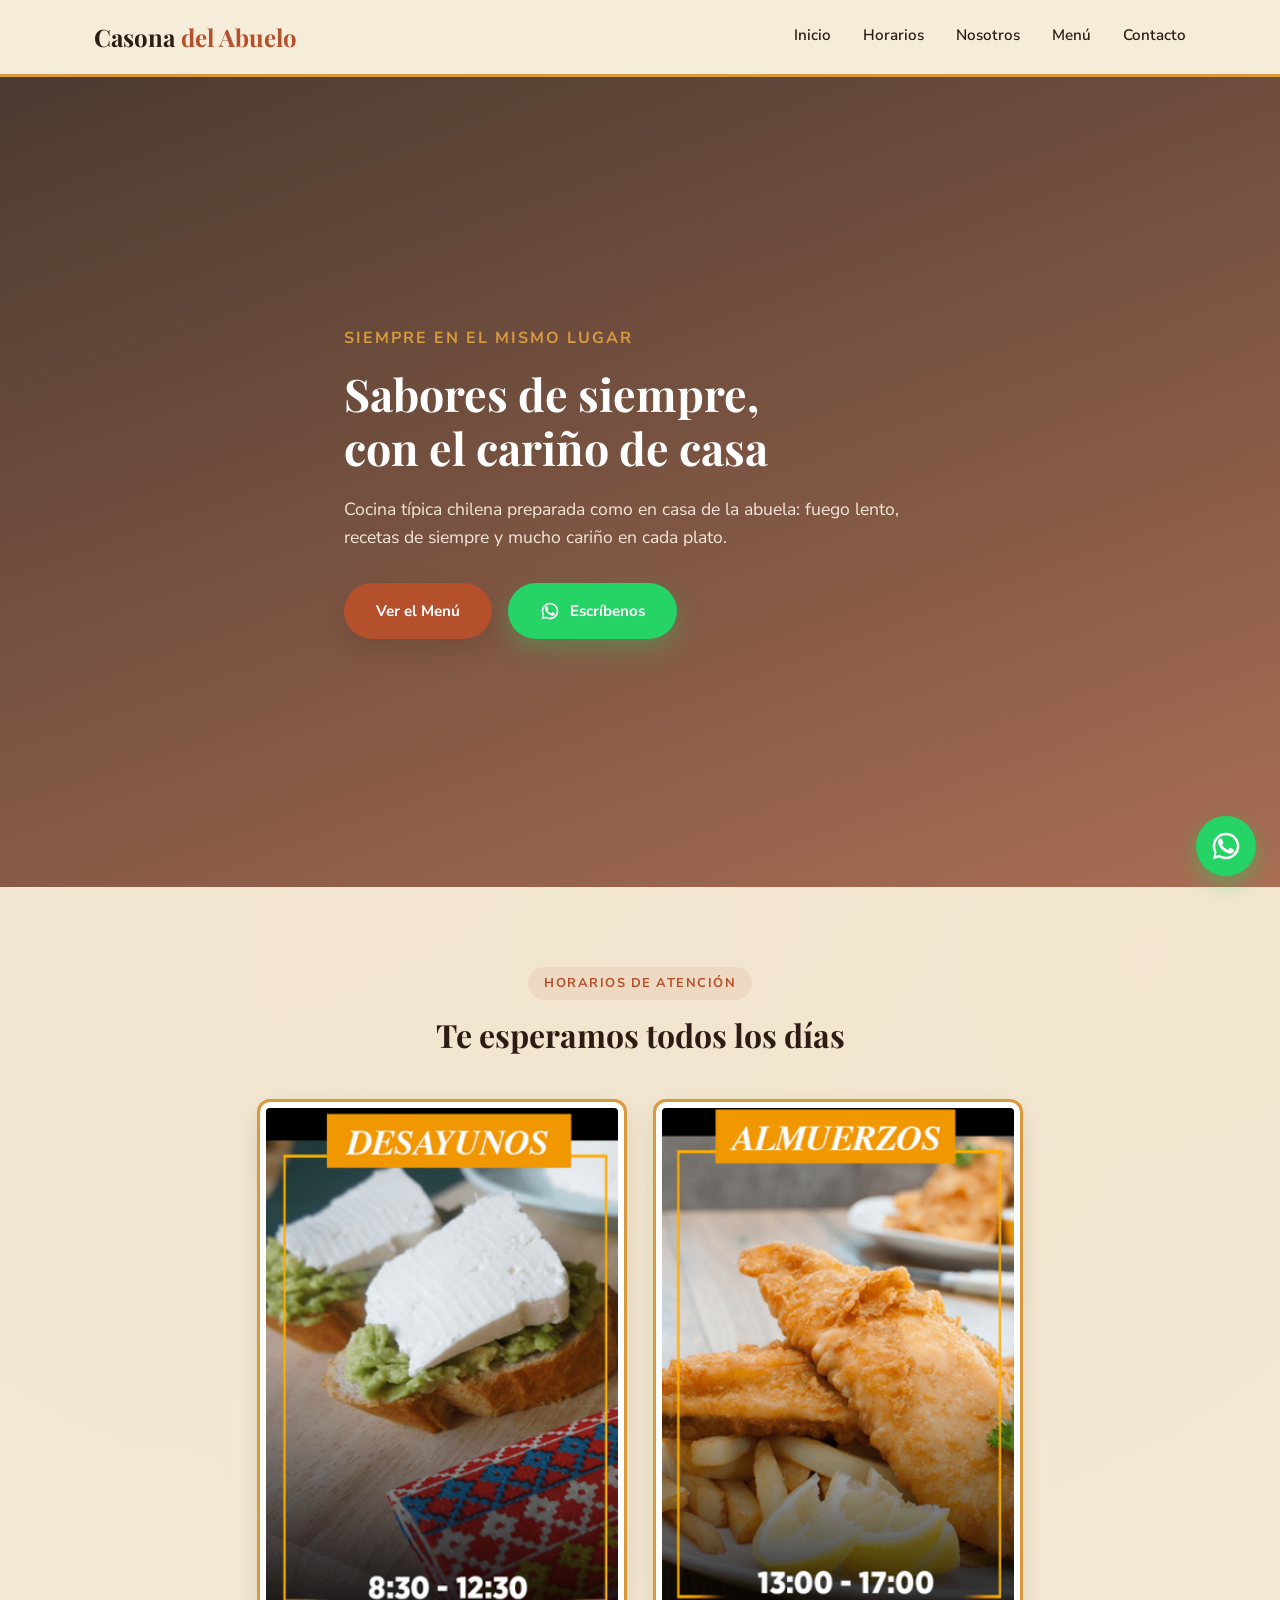
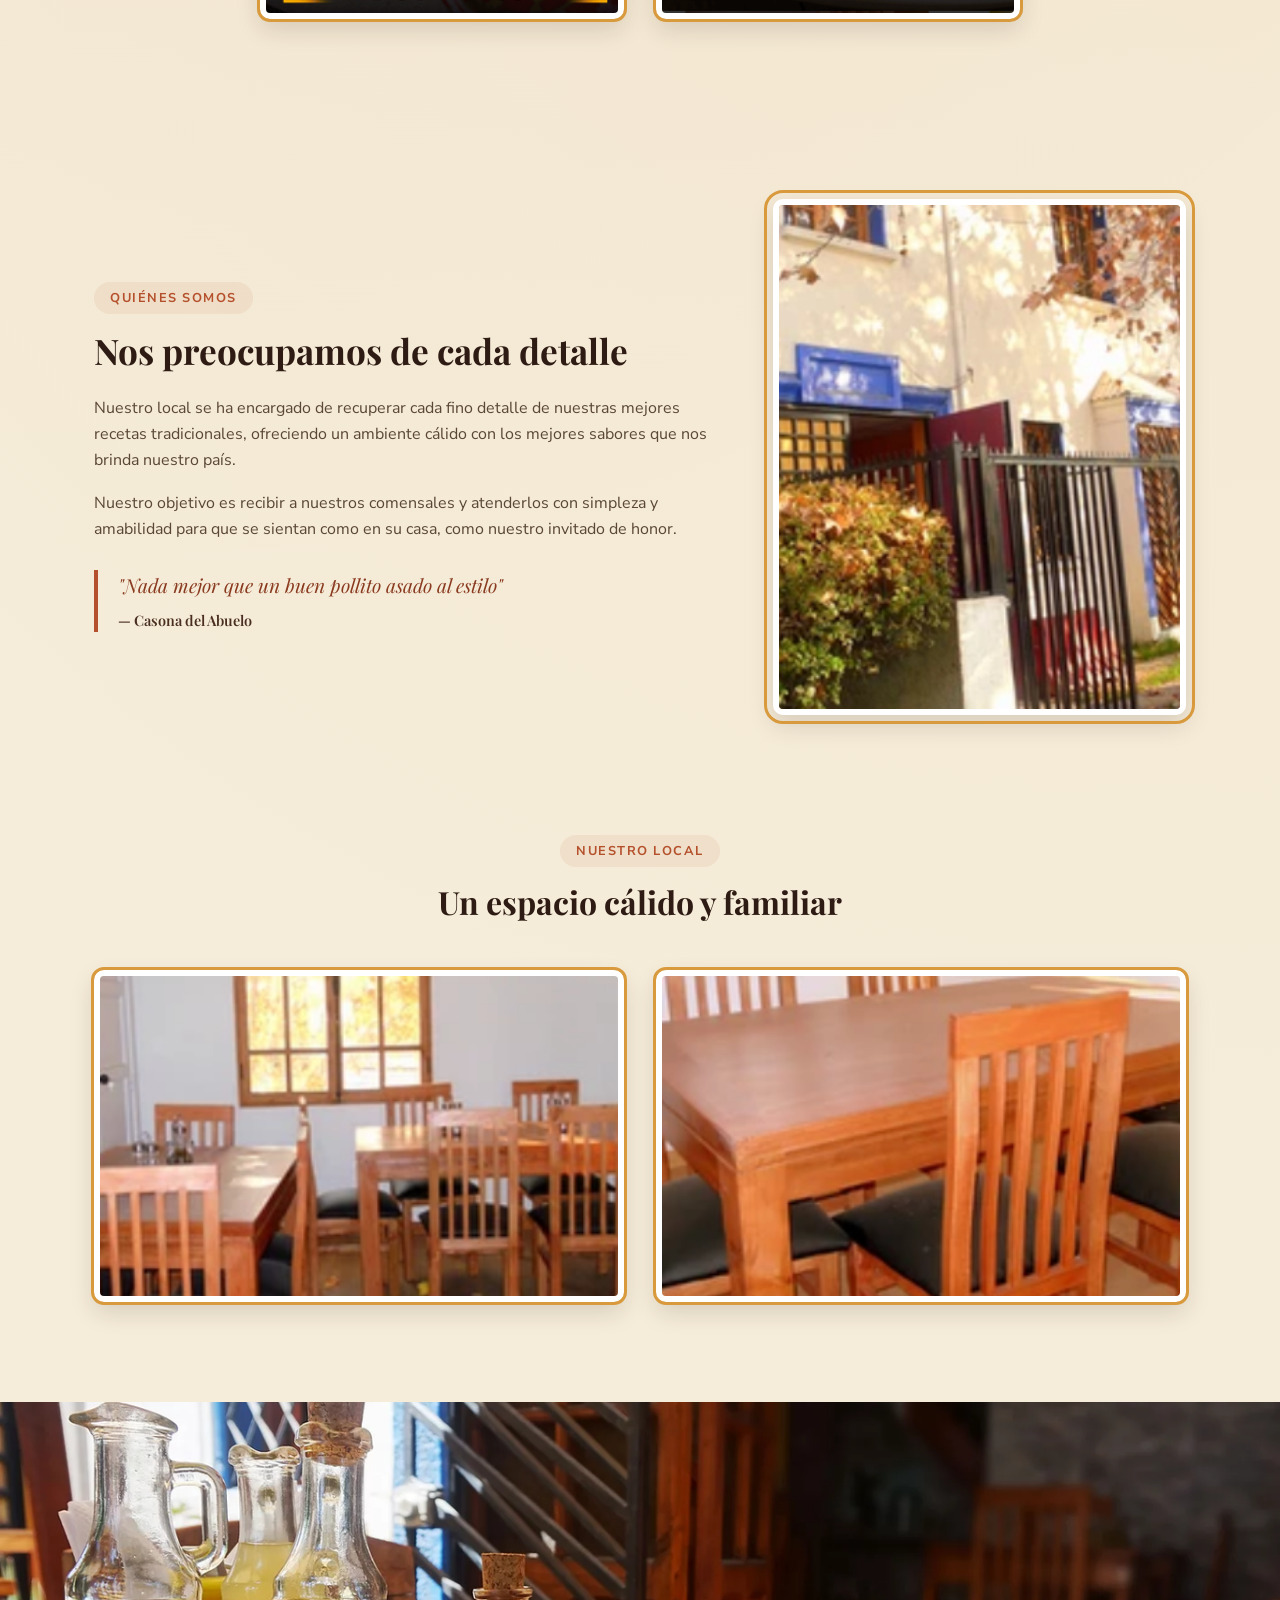
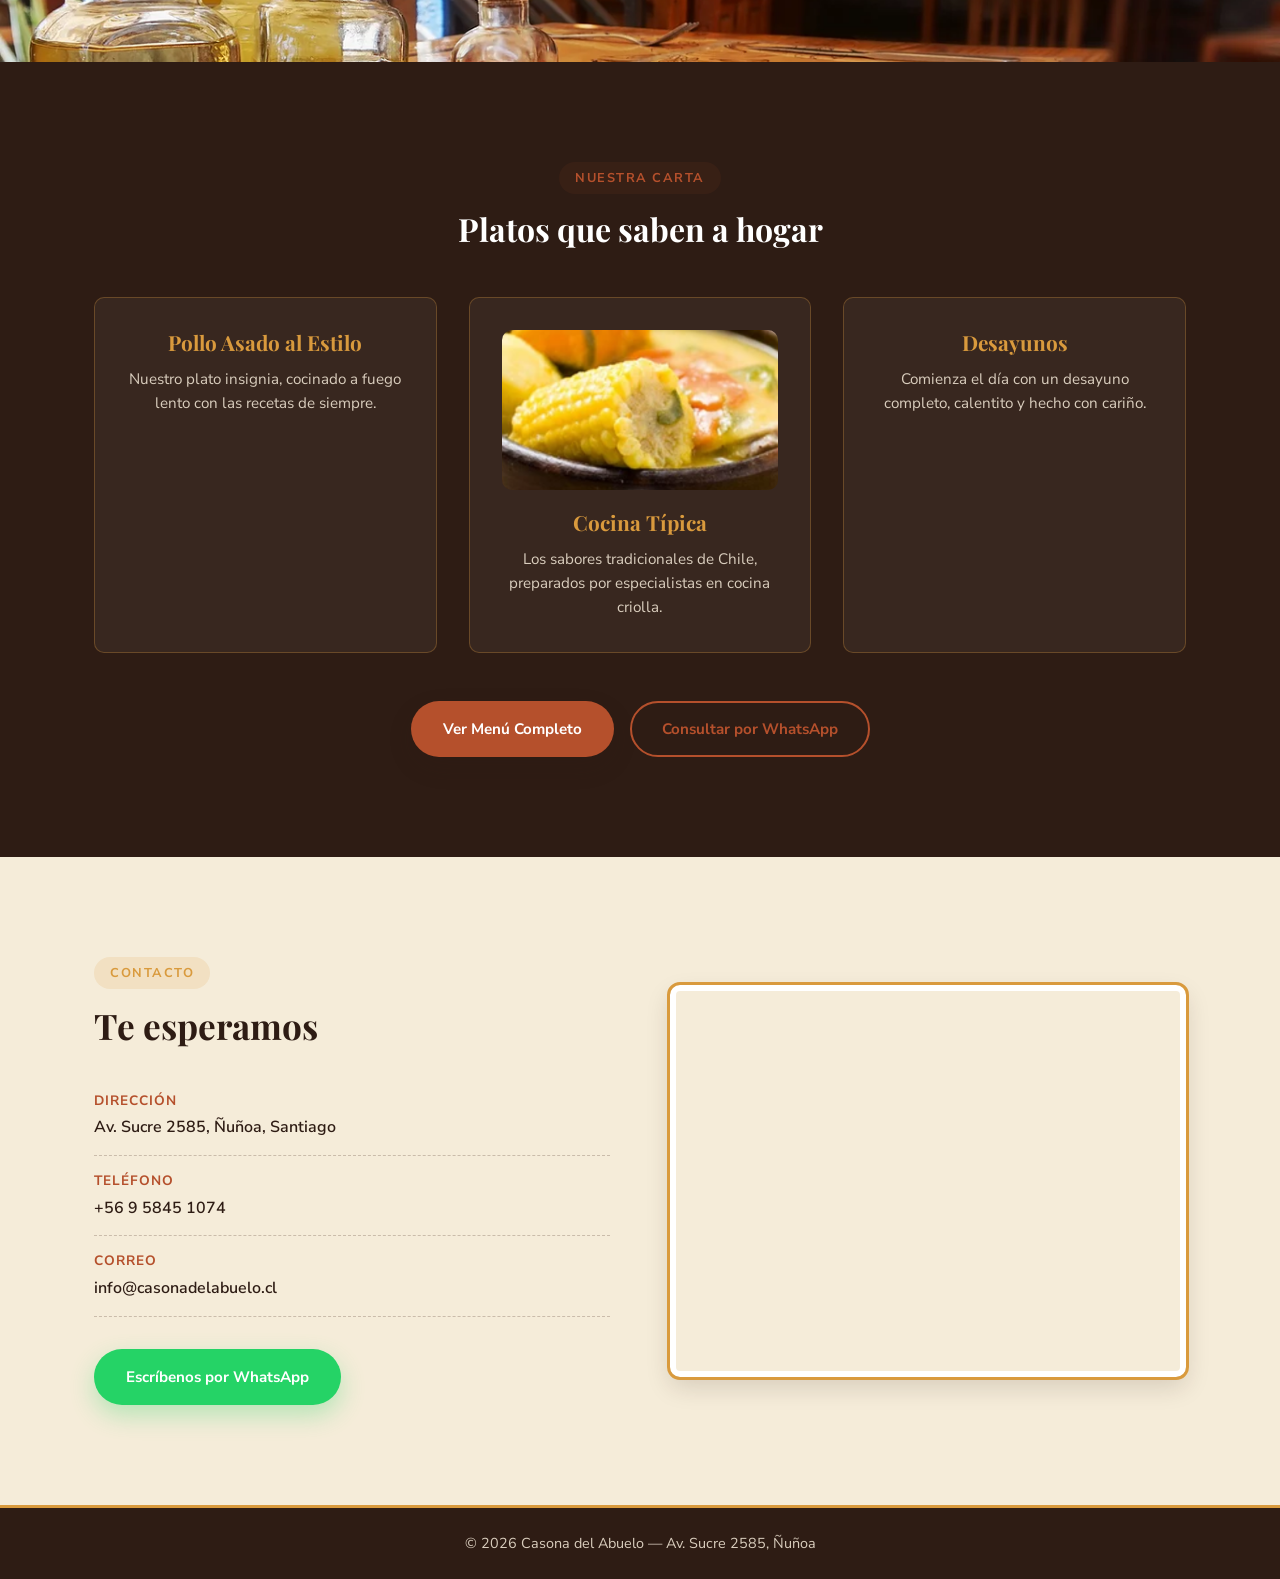
==== commit 679c842b: "Add files via upload" ====
--- a/index.html
+++ b/index.html
@@ -175,4 +175,4 @@
   </a>
 
 </body>
-</html>
+</html>
--- a/styles.css
+++ b/styles.css
@@ -0,0 +1,860 @@
+/* =========================================
+   CASONA DEL ABUELO — ESTILO RÚSTICO/FOLCLÓRICO
+   ========================================= */
+
+:root {
+  --color-terracota: #b5502c;
+  --color-terracota-oscuro: #8a3a1f;
+  --color-ocre: #d99a3d;
+  --color-crema: #f5ecd9;
+  --color-marron: #4a2f21;
+  --color-marron-oscuro: #2e1c14;
+  --color-verde: #6b7a3a;
+  --color-whatsapp: #25d366;
+  --color-whatsapp-oscuro: #1ebe57;
+
+  --font-titulo: 'Playfair Display', serif;
+  --font-texto: 'Nunito Sans', sans-serif;
+
+  --radius: 10px;
+  --shadow: 0 10px 25px rgba(46, 28, 20, 0.15);
+}
+
+* {
+  margin: 0;
+  padding: 0;
+  box-sizing: border-box;
+}
+
+html {
+  scroll-behavior: smooth;
+}
+
+body {
+  font-family: var(--font-texto);
+  color: var(--color-marron-oscuro);
+  background-color: var(--color-crema);
+  line-height: 1.6;
+  background-image:
+    radial-gradient(circle at 10% 10%, rgba(181, 80, 44, 0.04) 0%, transparent 40%),
+    radial-gradient(circle at 90% 20%, rgba(217, 154, 61, 0.05) 0%, transparent 45%);
+}
+
+.container {
+  max-width: 1140px;
+  margin: 0 auto;
+  padding: 0 24px;
+}
+
+h1, h2, h3 {
+  font-family: var(--font-titulo);
+  color: var(--color-marron-oscuro);
+  line-height: 1.2;
+}
+
+a {
+  text-decoration: none;
+  color: inherit;
+}
+
+ul {
+  list-style: none;
+}
+
+img {
+  max-width: 100%;
+  display: block;
+}
+
+/* =========================================
+   TAGS / ETIQUETAS
+   ========================================= */
+
+.tag {
+  display: inline-block;
+  font-size: 0.8rem;
+  font-weight: 700;
+  text-transform: uppercase;
+  letter-spacing: 1.5px;
+  color: var(--color-terracota);
+  background: rgba(181, 80, 44, 0.08);
+  padding: 6px 16px;
+  border-radius: 30px;
+  margin-bottom: 16px;
+}
+
+.tag--center {
+  display: block;
+  width: fit-content;
+  margin-left: auto;
+  margin-right: auto;
+}
+
+.tag--light {
+  color: var(--color-ocre);
+  background: rgba(217, 154, 61, 0.15);
+}
+
+.section-title {
+  text-align: center;
+  margin-bottom: 48px;
+  font-size: 2rem;
+}
+
+/* =========================================
+   BOTONES
+   ========================================= */
+
+.btn {
+  display: inline-flex;
+  align-items: center;
+  justify-content: center;
+  gap: 10px;
+  padding: 14px 30px;
+  border-radius: 50px;
+  font-weight: 700;
+  font-size: 0.95rem;
+  transition: transform 0.2s ease, box-shadow 0.2s ease, background-color 0.2s ease;
+  cursor: pointer;
+  border: 2px solid transparent;
+}
+
+.btn:hover {
+  transform: translateY(-3px);
+}
+
+.btn--primary {
+  background: var(--color-terracota);
+  color: #fff;
+  box-shadow: var(--shadow);
+}
+
+.btn--primary:hover {
+  background: var(--color-terracota-oscuro);
+}
+
+.btn--outline {
+  background: transparent;
+  color: var(--color-terracota);
+  border-color: var(--color-terracota);
+}
+
+.btn--outline:hover {
+  background: var(--color-terracota);
+  color: #fff;
+}
+
+.btn--whatsapp {
+  background: var(--color-whatsapp);
+  color: #fff;
+  box-shadow: 0 10px 25px rgba(37, 211, 102, 0.3);
+}
+
+.btn--whatsapp:hover {
+  background: var(--color-whatsapp-oscuro);
+}
+
+.icon-wsp {
+  width: 20px;
+  height: 20px;
+  fill: currentColor;
+}
+
+/* =========================================
+   HEADER
+   ========================================= */
+
+.header {
+  position: sticky;
+  top: 0;
+  z-index: 100;
+  background: var(--color-crema);
+  border-bottom: 3px solid var(--color-ocre);
+}
+
+.header__inner {
+  display: flex;
+  align-items: center;
+  justify-content: space-between;
+  padding: 18px 24px;
+}
+
+.logo {
+  font-family: var(--font-titulo);
+  font-size: 1.5rem;
+  font-weight: 700;
+  color: var(--color-marron-oscuro);
+}
+
+.logo span {
+  color: var(--color-terracota);
+}
+
+.nav {
+  display: flex;
+  gap: 32px;
+}
+
+.nav a {
+  font-weight: 600;
+  font-size: 0.95rem;
+  position: relative;
+  padding-bottom: 4px;
+}
+
+.nav a::after {
+  content: "";
+  position: absolute;
+  bottom: 0;
+  left: 0;
+  width: 0;
+  height: 2px;
+  background: var(--color-terracota);
+  transition: width 0.25s ease;
+}
+
+.nav a:hover::after {
+  width: 100%;
+}
+
+/* =========================================
+   HERO
+   ========================================= */
+
+.hero {
+  position: relative;
+  min-height: 90vh;
+  display: flex;
+  align-items: center;
+  background:
+    linear-gradient(160deg, rgba(46, 28, 20, 0.85), rgba(138, 58, 31, 0.7)),
+    url('https://www.casonadelabuelo.cl/wp-content/uploads/2021/05/Porotos2.webp');
+  background-size: cover;
+  background-position: center;
+  color: #fff;
+}
+
+.hero__content {
+  position: relative;
+  z-index: 2;
+  max-width: 640px;
+  padding-top: 60px;
+  padding-bottom: 60px;
+}
+
+.hero__eyebrow {
+  text-transform: uppercase;
+  letter-spacing: 2px;
+  color: var(--color-ocre);
+  font-weight: 700;
+  margin-bottom: 16px;
+}
+
+.hero h1 {
+  color: #fff;
+  font-size: 2.8rem;
+  margin-bottom: 20px;
+}
+
+.hero__text {
+  font-size: 1.1rem;
+  margin-bottom: 32px;
+  color: #f2e6d8;
+}
+
+.hero__buttons {
+  display: flex;
+  flex-wrap: wrap;
+  gap: 16px;
+}
+
+/* =========================================
+   HORARIOS
+   ========================================= */
+
+.schedule {
+  padding: 80px 0;
+}
+
+.schedule__grid {
+  display: grid;
+  grid-template-columns: repeat(2, 1fr);
+  gap: 32px;
+  max-width: 760px;
+  margin: 0 auto;
+}
+
+.schedule__card {
+  border-radius: var(--radius);
+  overflow: hidden;
+  box-shadow: var(--shadow);
+  border: 6px solid #fff;
+  outline: 3px solid var(--color-ocre);
+  transition: transform 0.25s ease;
+}
+
+.schedule__card:hover {
+  transform: translateY(-6px);
+}
+
+.schedule__card img {
+  width: 100%;
+  height: 100%;
+  object-fit: cover;
+}
+
+/* =========================================
+   GALERÍA
+   ========================================= */
+
+.gallery {
+  padding: 20px 0 100px;
+}
+
+.gallery__grid {
+  display: grid;
+  grid-template-columns: repeat(2, 1fr);
+  gap: 32px;
+}
+
+.gallery__item {
+  border-radius: var(--radius);
+  overflow: hidden;
+  box-shadow: var(--shadow);
+  border: 6px solid #fff;
+  outline: 3px solid var(--color-ocre);
+}
+
+.gallery__item img {
+  width: 100%;
+  height: 320px;
+  object-fit: cover;
+  display: block;
+  transition: transform 0.4s ease;
+}
+
+.gallery__item:hover img {
+  transform: scale(1.05);
+}
+
+/* =========================================
+   BANNER DE IMAGEN COMPLETA
+   ========================================= */
+
+.banner-strip {
+  width: 100%;
+  line-height: 0;
+}
+
+.banner-strip img {
+  width: 100%;
+  height: 260px;
+  object-fit: cover;
+}
+
+.banner-strip--tall img {
+  height: 340px;
+}
+
+/* =========================================
+   NOSOTROS / ABOUT
+   ========================================= */
+
+.about {
+  padding: 100px 0;
+}
+
+.about__grid {
+  display: grid;
+  grid-template-columns: 1.2fr 0.8fr;
+  gap: 60px;
+  align-items: center;
+}
+
+.about__text h2 {
+  font-size: 2.2rem;
+  margin-bottom: 24px;
+}
+
+.about__text p {
+  margin-bottom: 18px;
+  color: #5a4736;
+}
+
+blockquote {
+  border-left: 4px solid var(--color-terracota);
+  padding-left: 20px;
+  margin-top: 28px;
+  font-family: var(--font-titulo);
+  font-style: italic;
+  font-size: 1.2rem;
+  color: var(--color-terracota-oscuro);
+}
+
+blockquote span {
+  display: block;
+  margin-top: 8px;
+  font-size: 0.9rem;
+  font-style: normal;
+  font-weight: 600;
+  color: var(--color-marron);
+}
+
+.about__decor {
+  display: flex;
+  align-items: center;
+  justify-content: center;
+}
+
+.about__frame {
+  width: 100%;
+  aspect-ratio: 4 / 5;
+  border-radius: var(--radius);
+  overflow: hidden;
+  background: linear-gradient(135deg, var(--color-ocre), var(--color-terracota));
+  box-shadow: var(--shadow);
+  border: 6px solid #fff;
+  outline: 3px solid var(--color-ocre);
+  outline-offset: 6px;
+}
+
+.about__frame img {
+  width: 100%;
+  height: 100%;
+  object-fit: cover;
+}
+
+/* =========================================
+   MENÚ
+   ========================================= */
+
+.menu {
+  padding: 100px 0;
+  background: var(--color-marron-oscuro);
+  color: #fff;
+}
+
+.menu .section-title {
+  color: #fff;
+}
+
+.menu__grid {
+  display: grid;
+  grid-template-columns: repeat(3, 1fr);
+  gap: 32px;
+}
+
+.menu__card {
+  background: rgba(255, 255, 255, 0.05);
+  border: 1px solid rgba(217, 154, 61, 0.3);
+  border-radius: var(--radius);
+  padding: 32px;
+  text-align: center;
+  transition: transform 0.25s ease, border-color 0.25s ease;
+}
+
+.menu__card:hover {
+  transform: translateY(-6px);
+  border-color: var(--color-ocre);
+}
+
+.menu__card-img {
+  width: 100%;
+  height: 160px;
+  object-fit: cover;
+  border-radius: var(--radius);
+  margin-bottom: 20px;
+}
+
+.menu__card h3 {
+  color: var(--color-ocre);
+  margin-bottom: 12px;
+  font-size: 1.3rem;
+}
+
+.menu__card p {
+  color: #d9cdbd;
+  font-size: 0.95rem;
+}
+
+.menu__cta {
+  text-align: center;
+  margin-top: 48px;
+  display: flex;
+  flex-wrap: wrap;
+  justify-content: center;
+  gap: 16px;
+}
+
+/* =========================================
+   CONTACTO
+   ========================================= */
+
+.contact {
+  padding: 100px 0;
+}
+
+.contact__grid {
+  display: grid;
+  grid-template-columns: 1fr 1fr;
+  gap: 60px;
+  align-items: center;
+}
+
+.contact__info h2 {
+  font-size: 2.2rem;
+  margin-bottom: 28px;
+}
+
+.contact__list {
+  margin-bottom: 32px;
+}
+
+.contact__list li {
+  display: flex;
+  flex-direction: column;
+  gap: 4px;
+  padding: 14px 0;
+  border-bottom: 1px dashed rgba(74, 47, 33, 0.25);
+}
+
+.contact__list strong {
+  color: var(--color-terracota);
+  font-size: 0.85rem;
+  text-transform: uppercase;
+  letter-spacing: 1px;
+}
+
+.contact__list span {
+  font-weight: 600;
+  color: var(--color-marron-oscuro);
+}
+
+.contact__map {
+  border-radius: var(--radius);
+  overflow: hidden;
+  box-shadow: var(--shadow);
+  border: 6px solid #fff;
+  outline: 3px solid var(--color-ocre);
+}
+
+.contact__map iframe {
+  width: 100%;
+  height: 380px;
+  border: 0;
+  display: block;
+}
+
+/* =========================================
+   FOOTER
+   ========================================= */
+
+.footer {
+  background: var(--color-marron-oscuro);
+  color: #d9cdbd;
+  padding: 24px 0;
+  text-align: center;
+  font-size: 0.9rem;
+  border-top: 3px solid var(--color-ocre);
+}
+
+/* =========================================
+   BOTÓN FLOTANTE DE WHATSAPP
+   ========================================= */
+
+.wsp-float {
+  position: fixed;
+  bottom: 24px;
+  right: 24px;
+  width: 60px;
+  height: 60px;
+  background: var(--color-whatsapp);
+  border-radius: 50%;
+  display: flex;
+  align-items: center;
+  justify-content: center;
+  box-shadow: 0 8px 20px rgba(37, 211, 102, 0.45);
+  z-index: 999;
+  animation: pulse 2.5s infinite;
+  transition: transform 0.2s ease;
+}
+
+.wsp-float:hover {
+  transform: scale(1.08);
+}
+
+.wsp-float svg {
+  width: 32px;
+  height: 32px;
+  fill: #fff;
+}
+
+@keyframes pulse {
+  0% { box-shadow: 0 0 0 0 rgba(37, 211, 102, 0.55); }
+  70% { box-shadow: 0 0 0 16px rgba(37, 211, 102, 0); }
+  100% { box-shadow: 0 0 0 0 rgba(37, 211, 102, 0); }
+}
+
+/* =========================================
+   RESPONSIVE
+   ========================================= */
+
+@media (max-width: 900px) {
+  .about__grid,
+  .contact__grid {
+    grid-template-columns: 1fr;
+  }
+
+  .about__decor {
+    order: -1;
+  }
+
+  .menu__grid {
+    grid-template-columns: repeat(2, 1fr);
+  }
+
+  .gallery__grid {
+    grid-template-columns: 1fr;
+  }
+}
+
+@media (max-width: 700px) {
+  .nav {
+    display: none;
+  }
+
+  .hero h1 {
+    font-size: 2.1rem;
+  }
+
+  .hero__text {
+    font-size: 1rem;
+  }
+
+  .about,
+  .menu,
+  .contact {
+    padding: 70px 0;
+  }
+
+  .menu__grid {
+    grid-template-columns: 1fr;
+  }
+
+  .schedule {
+    padding: 50px 0;
+  }
+
+  .schedule__grid {
+    grid-template-columns: 1fr;
+    max-width: 320px;
+  }
+
+  .gallery {
+    padding: 10px 0 70px;
+  }
+
+  .gallery__item img {
+    height: 240px;
+  }
+
+  .banner-strip img {
+    height: 180px;
+  }
+
+  .banner-strip--tall img {
+    height: 220px;
+  }
+
+  .section-title,
+  .about__text h2,
+  .contact__info h2 {
+    font-size: 1.7rem;
+  }
+
+  .wsp-float {
+    width: 54px;
+    height: 54px;
+    bottom: 16px;
+    right: 16px;
+  }
+
+  .wsp-float svg {
+    width: 28px;
+    height: 28px;
+  }
+}
+
+@media (max-width: 480px) {
+  .hero {
+    min-height: 100vh;
+  }
+
+  .hero__buttons {
+    flex-direction: column;
+    align-items: stretch;
+  }
+
+  .btn {
+    width: 100%;
+    text-align: center;
+  }
+
+  .contact__map iframe {
+    height: 280px;
+  }
+}
+
+/* =========================================
+   PÁGINA DE MENÚ SEMANAL
+   ========================================= */
+
+.menu-hero {
+  position: relative;
+  padding: 140px 0 70px;
+  text-align: center;
+  color: #fff;
+  background:
+    linear-gradient(160deg, rgba(46, 28, 20, 0.88), rgba(138, 58, 31, 0.75)),
+    url('https://www.casonadelabuelo.cl/wp-content/uploads/2021/05/Porotos2.webp');
+  background-size: cover;
+  background-position: center;
+}
+
+.menu-hero__eyebrow {
+  text-transform: uppercase;
+  letter-spacing: 2px;
+  color: var(--color-ocre);
+  font-weight: 700;
+  margin-bottom: 14px;
+}
+
+.menu-hero h1 {
+  color: #fff;
+  font-size: 2.6rem;
+  margin-bottom: 18px;
+}
+
+.menu-hero p {
+  color: #f2e6d8;
+  max-width: 560px;
+  margin: 0 auto;
+  font-size: 1.05rem;
+}
+
+.pricing {
+  padding: 60px 0 20px;
+}
+
+.pricing__grid {
+  display: grid;
+  grid-template-columns: repeat(2, 1fr);
+  gap: 28px;
+  max-width: 780px;
+  margin: 0 auto;
+}
+
+.pricing__card {
+  background: #fff;
+  border: 2px solid rgba(217, 154, 61, 0.4);
+  border-radius: var(--radius);
+  padding: 32px;
+  text-align: center;
+  box-shadow: var(--shadow);
+}
+
+.pricing__card h3 {
+  color: var(--color-terracota);
+  font-size: 1.3rem;
+  margin-bottom: 10px;
+}
+
+.pricing__card .price {
+  font-family: var(--font-titulo);
+  font-size: 2.2rem;
+  color: var(--color-marron-oscuro);
+  margin-bottom: 10px;
+}
+
+.pricing__card p.desc {
+  color: #5a4736;
+  font-size: 0.9rem;
+}
+
+.weekly-menu {
+  padding: 70px 0 100px;
+}
+
+.weekly-menu__grid {
+  display: grid;
+  grid-template-columns: repeat(auto-fit, minmax(260px, 1fr));
+  gap: 28px;
+}
+
+.day-card {
+  background: #fff;
+  border-radius: var(--radius);
+  box-shadow: var(--shadow);
+  overflow: hidden;
+  border-top: 5px solid var(--color-terracota);
+  display: flex;
+  flex-direction: column;
+}
+
+.day-card__header {
+  background: var(--color-marron-oscuro);
+  color: #fff;
+  padding: 18px 24px;
+  font-family: var(--font-titulo);
+  font-size: 1.3rem;
+  display: flex;
+  align-items: center;
+  justify-content: space-between;
+}
+
+.day-card__header span {
+  font-family: var(--font-texto);
+  font-size: 0.75rem;
+  text-transform: uppercase;
+  letter-spacing: 1px;
+  color: var(--color-ocre);
+  font-weight: 700;
+}
+
+.day-card__list {
+  padding: 20px 24px;
+  flex: 1;
+}
+
+.day-card__list li {
+  padding: 10px 0;
+  border-bottom: 1px dashed rgba(74, 47, 33, 0.2);
+  font-weight: 600;
+  color: var(--color-marron-oscuro);
+}
+
+.day-card__list li:last-child {
+  border-bottom: none;
+}
+
+.day-card__footer {
+  padding: 18px 24px 24px;
+}
+
+.day-card__footer .btn {
+  width: 100%;
+}
+
+@media (max-width: 700px) {
+  .pricing__grid {
+    grid-template-columns: 1fr;
+  }
+
+  .menu-hero {
+    padding: 120px 0 50px;
+  }
+
+  .menu-hero h1 {
+    font-size: 2rem;
+  }
+}
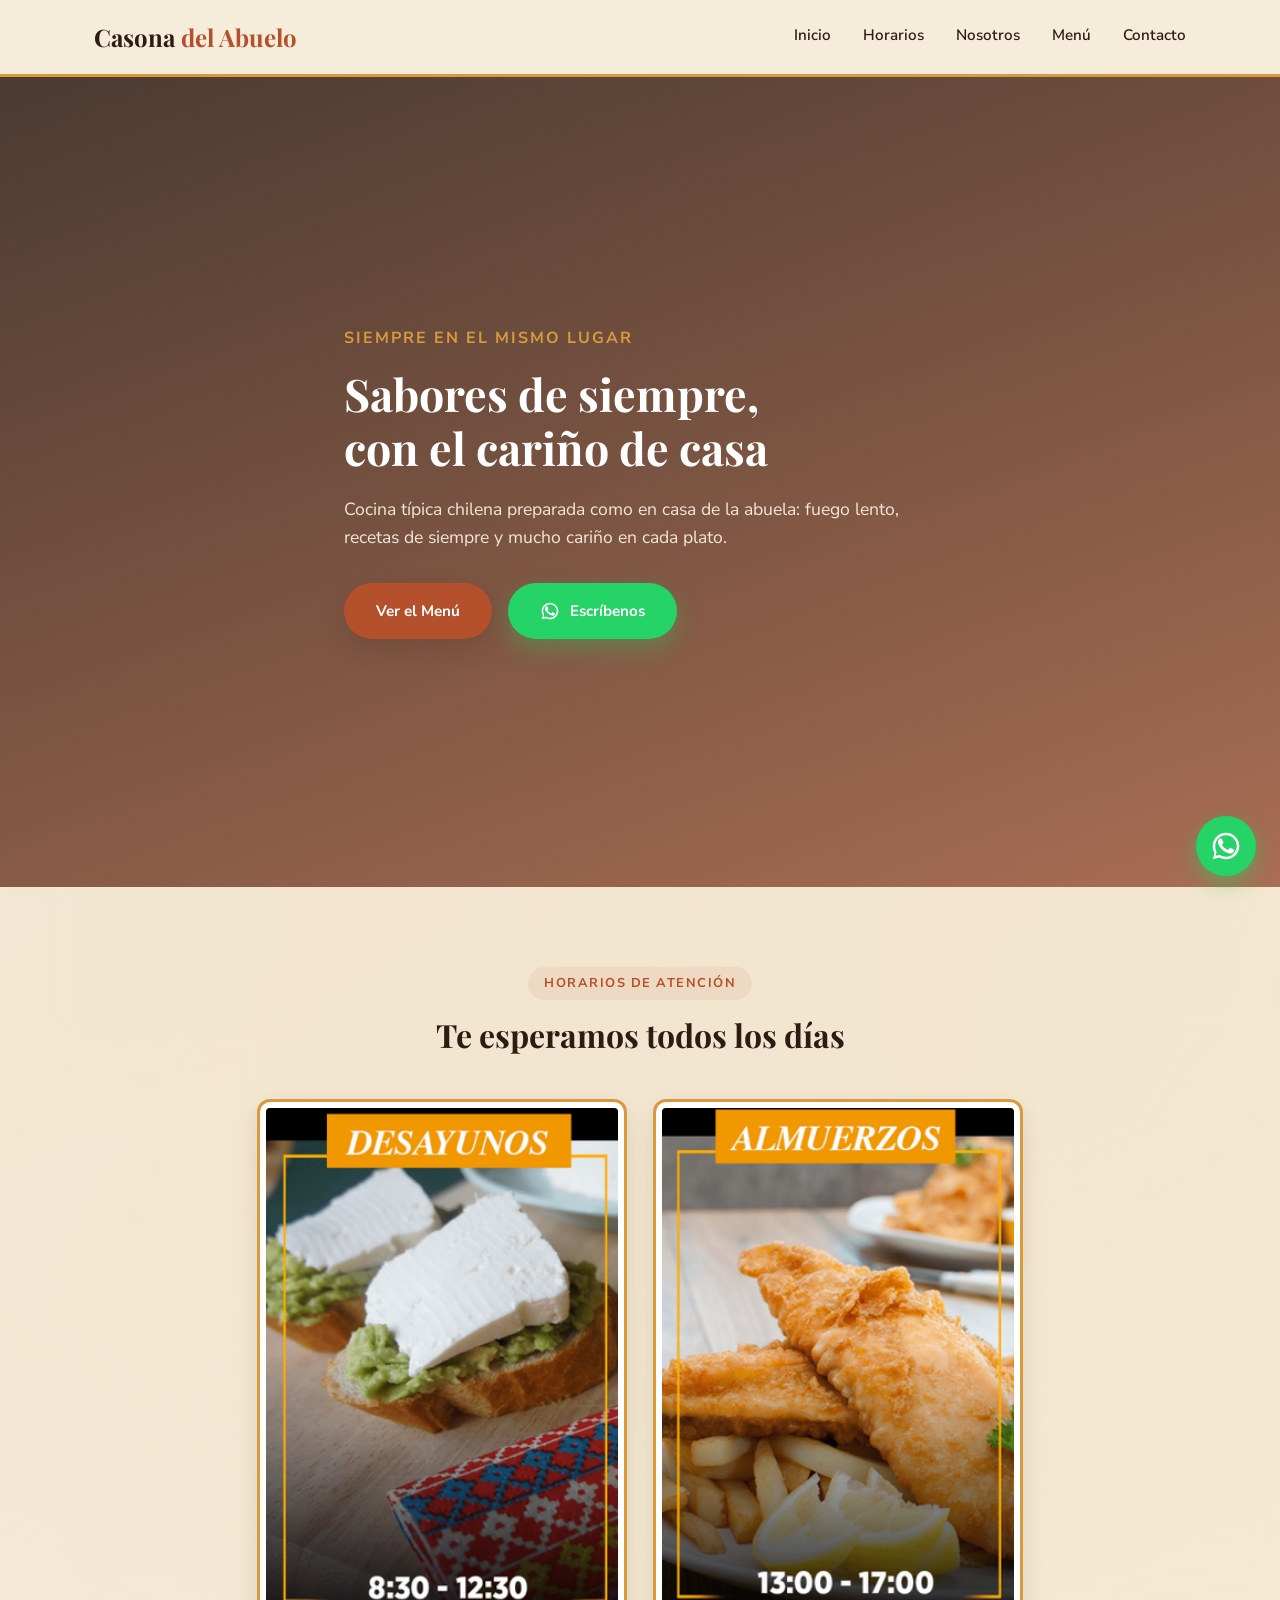
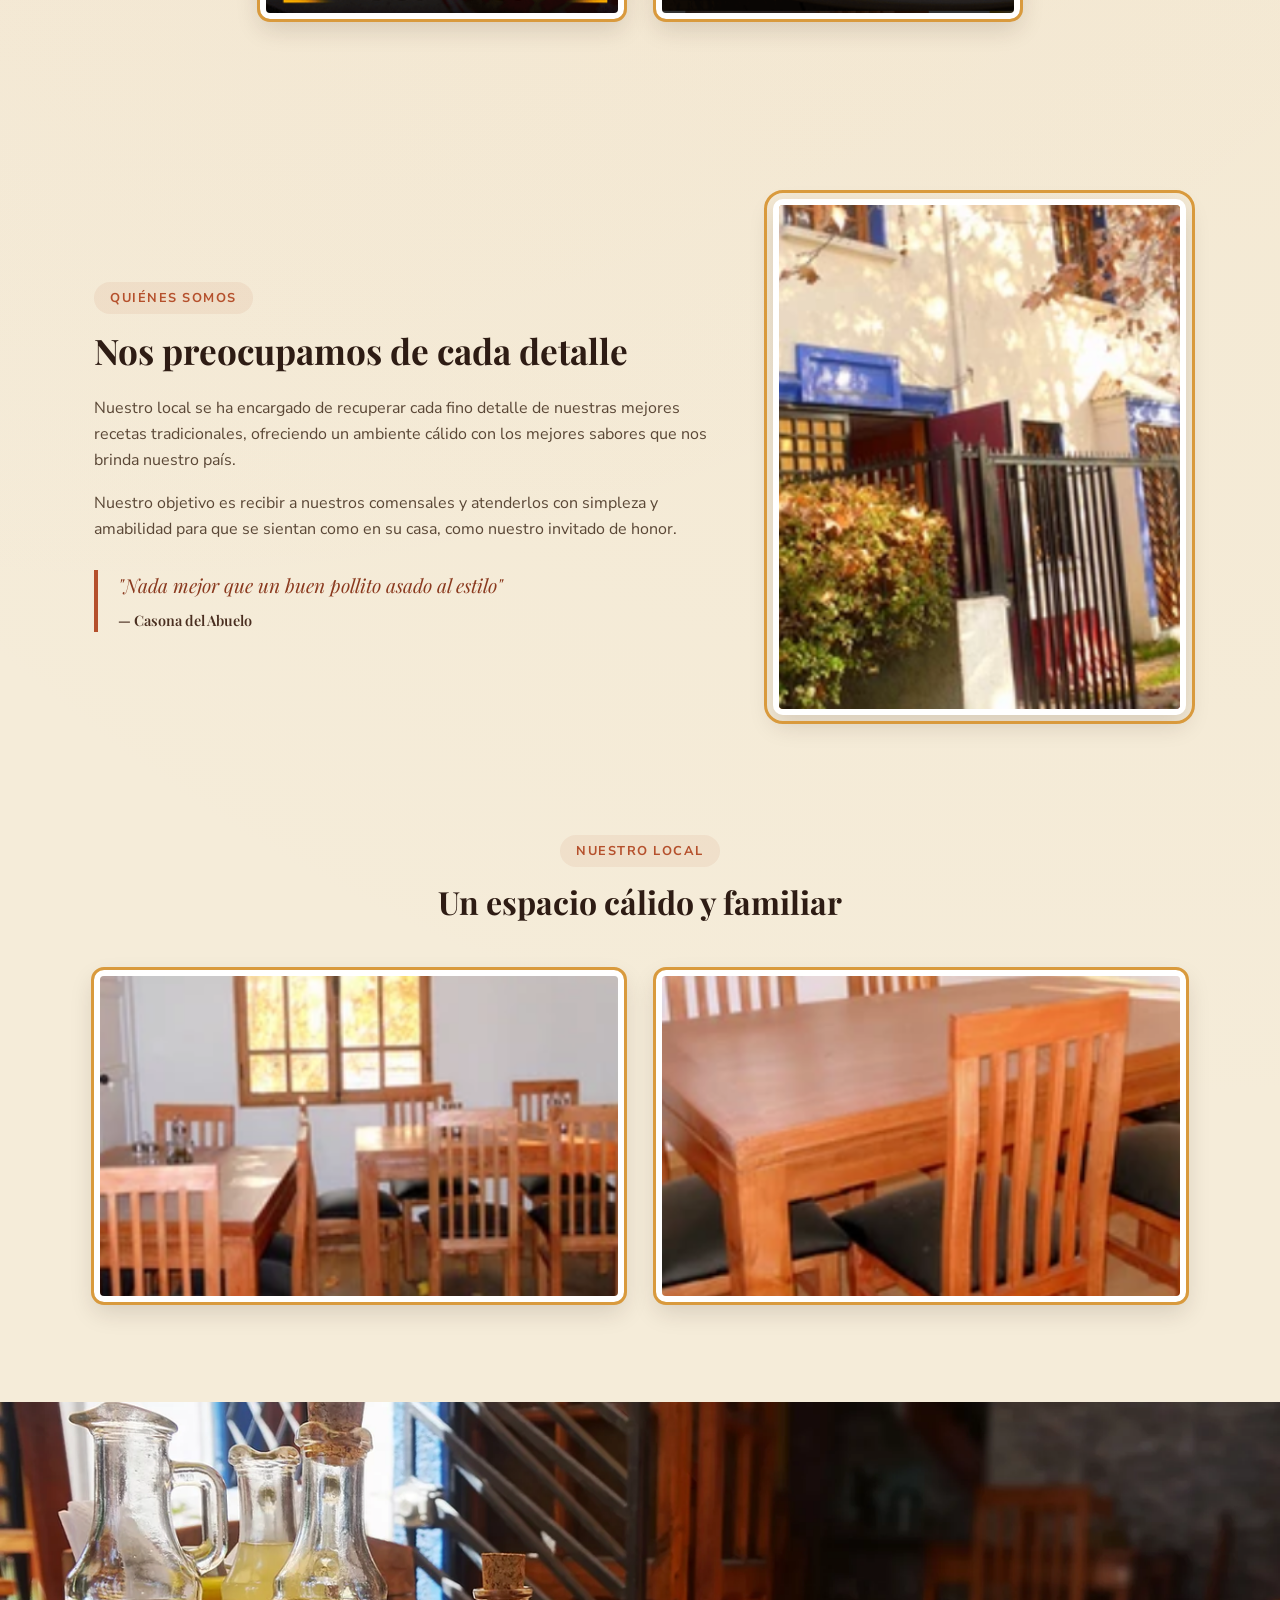
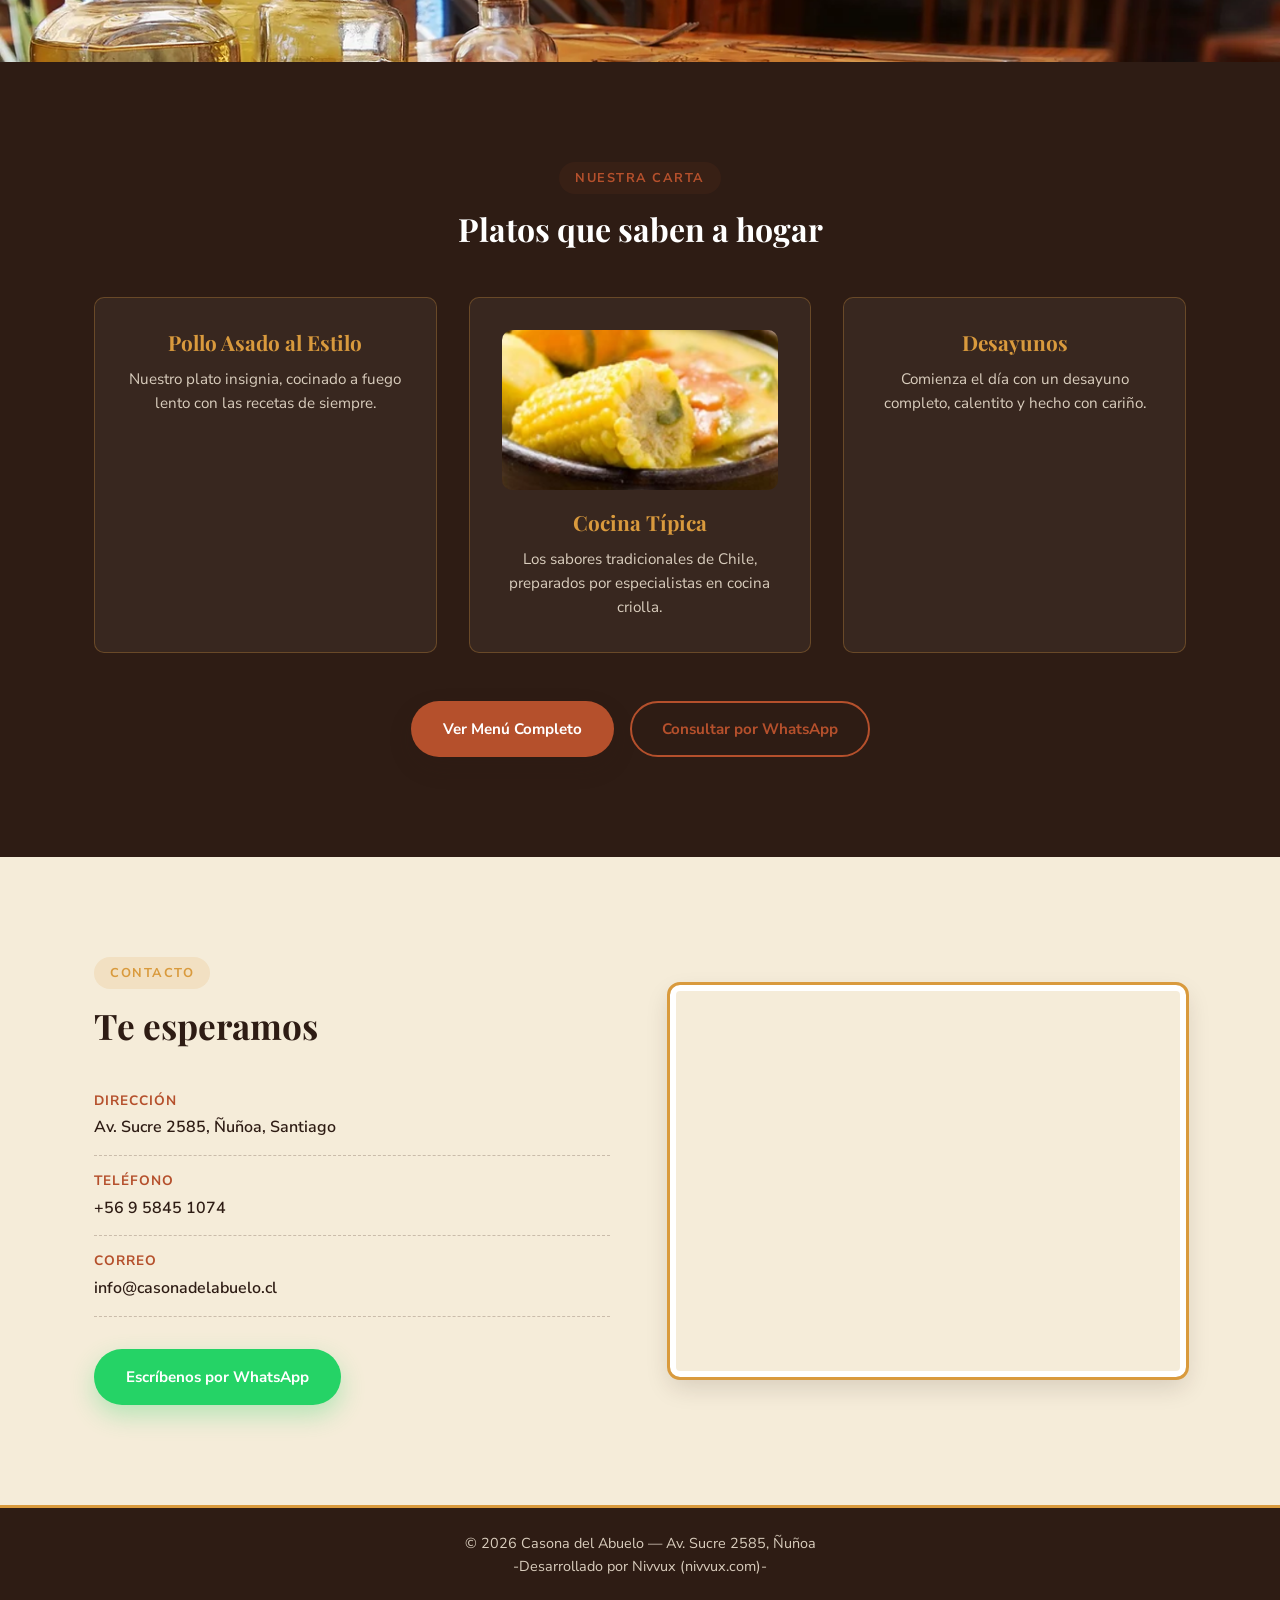
==== commit 2e0405a0: "Update index.html" ====
--- a/index.html
+++ b/index.html
@@ -163,6 +163,7 @@
   <footer class="footer">
     <div class="container footer__inner">
       <p>&copy; 2026 Casona del Abuelo — Av. Sucre 2585, Ñuñoa</p>
+      <p>-Desarrollado por Nivvux (nivvux.com)-</p>
     </div>
   </footer>
 
@@ -175,4 +176,4 @@
   </a>
 
 </body>
-</html>+</html>
